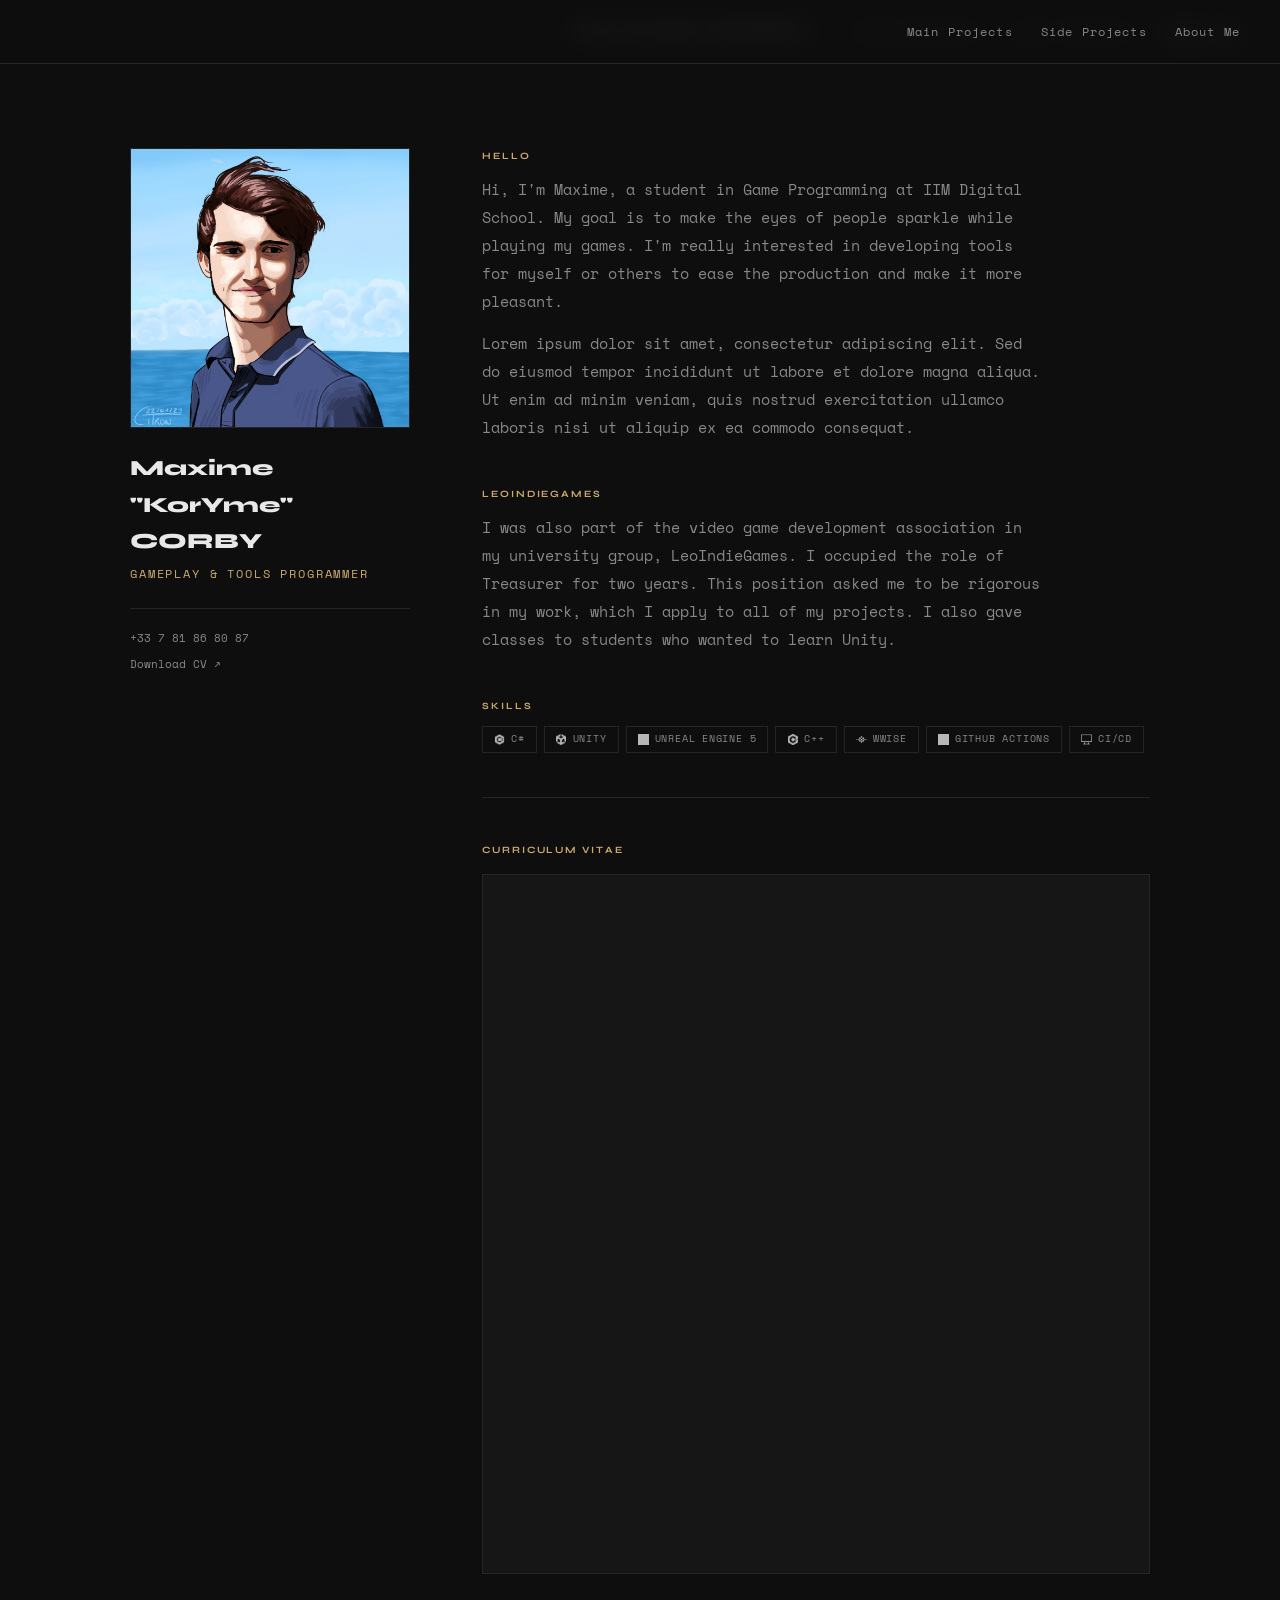
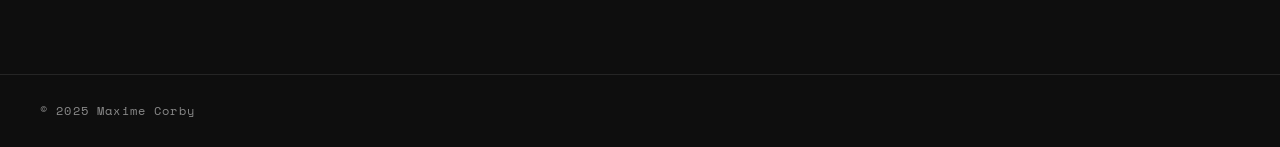
==== about.html @ c9ada6d7 "Site image fixed" ====
<!DOCTYPE html>
<html lang="en">
<head>
  <meta charset="UTF-8"/>
  <meta name="viewport" content="width=device-width, initial-scale=1.0"/>
  <title>Maxime CORBY — About Me</title>
  <link rel="icon" type="image/png" href="assets/about/photo.png">
  <link rel="stylesheet" href="style.css"/>
</head>
<body>

<nav>
  <a href="index.html" class="nav-logo">Maxime Corby</a>
  <ul class="nav-links">
    <li><a href="index.html">Main Projects</a></li>
    <li><a href="side-projects.html">Side Projects</a></li>
    <li><a href="about.html">About Me</a></li>
  </ul>
</nav>

<main class="page">
  <div class="about-layout" id="about-layout"></div>
</main>

<footer>
  <span>© 2025 Maxime Corby</span>
  <nav class="footer-links">
    <a href="index.html">Main Projects</a>
    <a href="side-projects.html">Side Projects</a>
    <a href="about.html">About Me</a>
  </nav>
</footer>
<div class="back-top">↑</div>

<script src="main.js"></script>
<script>
async function buildAbout() {
  const data = await fetch('projects.json').then(r => r.json());
  const a    = data.about;
  const layout = document.getElementById('about-layout');

  /* Portrait — toujours carré (aspect-ratio 1/1 dans CSS) */
  const portraitHTML = a.photo
    ? `<div class="portrait-wrap"><img src="${a.photo}" alt="${a.name}"></div>`
    : `<div class="portrait-ph">[ Photo ]</div>`;

  /* Canva embed — optionnel */
  let canvaHTML;
  if (a.canvaEmbedUrl && a.canvaEmbedUrl.trim() !== '') {
    canvaHTML = `
      <div class="canva-wrap reveal">
        <h3>Curriculum Vitae</h3>
        <div class="canva-frame">
          <iframe src="${a.canvaEmbedUrl}" allowfullscreen allow="fullscreen *;"></iframe>
        </div>
      </div>`;
  } else {
    /* Fallback : lien download CV si pas d'embed */
    canvaHTML = '';
  }

  /* Bio paragraphs */
  const bioHTML = (a.bio || []).map(p => `<p>${p}</p>`).join('');

  /* Skills */
  const skillsHTML = techBadgeHTML(a.skills, 'tech-tag');

  layout.innerHTML = `
    <!-- Left : portrait sticky -->
    <aside class="about-left reveal">
      ${portraitHTML}
      <p class="about-name">${a.name}</p>
      <p class="about-role">${a.role}</p>
      <div class="about-contacts">
        ${a.phone ? `<a href="tel:${a.phone.replace(/\s/g,'')}">${a.phone}</a>` : ''}
        ${a.cvUrl ? `<a href="${a.cvUrl}" target="_blank" rel="noopener">Download CV ↗</a>` : ''}
      </div>
    </aside>

    <!-- Right -->
    <div class="about-right reveal rd1">
      <h3>Hello</h3>
      ${bioHTML}

      <h3>LeoIndieGames</h3>
      <p>${a.associations}</p>

      <h3>Skills</h3>
      <div class="tech-tags">${skillsHTML}</div>

      ${canvaHTML}
    </div>`;

  revealAll(layout);
}
buildAbout();
</script>
</body>
</html>
---- style.css ----
/* ============================================================
   MAXIME CORBY — Portfolio V3
   DA : Space Mono + Syne, dark #0e0e0e, accent gold
   ============================================================ */

@import url('https://fonts.googleapis.com/css2?family=Space+Mono:ital,wght@0,400;0,700;1,400&family=Syne:wght@400;600;700;800&display=swap');

:root {
  --bg:       #0e0e0e;
  --surface:  #161616;
  --border:   #252525;
  --text:     #e8e8e8;
  --muted:    #888;
  --accent:   #c8a96e;
  --accent-d: #7a6540;
  --fs:       'Syne', sans-serif;
  --fm:       'Space Mono', monospace;
  --nav-h:    64px;
  --max-w:    1100px;
  --ease:     cubic-bezier(.25,.46,.45,.94);
}

*, *::before, *::after { box-sizing: border-box; margin: 0; padding: 0; }
html { scroll-behavior: smooth; }
body {
  background: var(--bg);
  color: var(--text);
  font-family: var(--fm);
  font-size: 15px;
  line-height: 1.7;
  -webkit-font-smoothing: antialiased;
  overflow-x: hidden;
}
img { display: block; max-width: 100%; }
a   { color: inherit; text-decoration: none; }

/* ── NAV ───────────────────────────────────────────── */
nav {
  position: fixed; top: 0; left: 0; right: 0;
  height: var(--nav-h);
  display: flex; align-items: center; justify-content: flex-end;
  gap: 48px; 
  padding: 0 40px;
  background: rgba(14,14,14,.9);
  backdrop-filter: blur(12px);
  border-bottom: 1px solid var(--border);
  z-index: 100;
}
.nav-logo {
  font-family: var(--fs); font-weight: 800; font-size: 1.05rem;
  letter-spacing: .06em; text-transform: uppercase;
  transition: color .2s;
}
.nav-logo:hover { color: var(--accent); }
.nav-links { display: flex; gap: 32px; list-style: none; }
.nav-links a {
  font-size: .82rem; letter-spacing: .1em; text-transform: uppercase;
  color: var(--muted); position: relative; transition: color .2s; font-weight: 700;
}
.nav-links a::after {
  content: ''; position: absolute; bottom: -3px; left: 0; right: 0;
  height: 1px; background: var(--accent);
  transform: scaleX(0); transition: transform .25s var(--ease);
}
.nav-links a:hover, .nav-links a.active { color: var(--text); }
.nav-links a:hover::after, .nav-links a.active::after { transform: scaleX(1); }

/* ── PAGE WRAPPER ──────────────────────────────────── */
.page {
  padding-top: calc(var(--nav-h) + 60px);
  padding-bottom: 100px;
  max-width: var(--max-w);
  margin: 0 auto;
  padding-left: 40px;
  padding-right: 40px;
}

/* ── HERO ──────────────────────────────────────────── */
.hero { padding: 72px 0 56px; border-bottom: 1px solid var(--border); margin-bottom: 56px; }
.hero-label {
  font-size: .65rem; letter-spacing: .22em; text-transform: uppercase;
  color: var(--accent); margin-bottom: 16px;
}
.hero h1 {
  font-family: var(--fs); font-size: clamp(2.6rem,5.5vw,4.2rem);
  font-weight: 800; letter-spacing: -.02em; line-height: 1.05; margin-bottom: 12px;
}
.hero-sub {
  font-size: .75rem; letter-spacing: .16em; text-transform: uppercase;
  color: var(--muted); margin-bottom: 36px;
}
.hero-cta { display: flex; gap: 12px; flex-wrap: wrap; }

/* ── BUTTONS ───────────────────────────────────────── */
.btn {
  display: inline-block; padding: 10px 24px;
  font-family: var(--fm); font-size: .7rem; letter-spacing: .12em; text-transform: uppercase;
  border: 1px solid var(--border); color: var(--muted);
  transition: border-color .2s, color .2s, background .2s;
}
.btn:hover { border-color: var(--accent); color: var(--accent); }
.btn.primary { background: var(--accent); border-color: var(--accent); color: #0e0e0e; }
.btn.primary:hover { background: transparent; color: var(--accent); }

/* ── SECTION TITLE ─────────────────────────────────── */
.section-title {
  font-family: var(--fs); font-size: .72rem; font-weight: 700;
  letter-spacing: .22em; text-transform: uppercase; color: var(--muted);
  margin-bottom: 28px;
  display: flex; align-items: center; gap: 14px;
}
.section-title::after { content: ''; flex: 1; height: 1px; background: var(--border); }

/* ── PROJECT GRID ──────────────────────────────────── */
.project-grid {
  display: grid; grid-template-columns: repeat(auto-fill, minmax(320px, 1fr));
  gap: 2px;
}
.project-grid.two-col   { grid-template-columns: repeat(2, 1fr); }
.project-grid.three-col { grid-template-columns: repeat(3, 1fr); }

/* ── CARD ──────────────────────────────────────────── */
.card {
  display: block; background: var(--surface);
  position: relative; overflow: hidden; cursor: pointer;
}

/* Thumbnail */
.card-thumb {
  position: relative; aspect-ratio: 4/3; overflow: hidden; background: #111;
}
.card-thumb .img-still,
.card-thumb .img-gif {
  position: absolute; inset: 0; width: 100%; height: 100%;
  object-fit: cover;
  transition: transform .6s var(--ease), opacity .3s;
}
.card-thumb .img-gif   { opacity: 0; }
.card-thumb .img-still { opacity: 1; }
.card:hover .card-thumb .img-gif   { opacity: 1; }
.card:hover .card-thumb .img-still { opacity: 0; }
.card:hover .card-thumb .img-still,
.card:hover .card-thumb .img-gif   { transform: scale(1.04); }

/* Dark overlay on hover */
.card-thumb::after {
  content: ''; position: absolute; inset: 0;
  background: rgba(14,14,14,.55); opacity: 0; transition: opacity .3s;
  z-index: 1;
}
.card:hover .card-thumb::after { opacity: 1; }

/* Overlay info — titre + meta visible au hover */
.card-overlay {
  position: absolute; inset: 0; z-index: 2;
  display: flex; flex-direction: column; justify-content: flex-end;
  padding: 20px;
  opacity: 0; transform: translateY(8px);
  transition: opacity .3s var(--ease), transform .3s var(--ease);
}
.card:hover .card-overlay { opacity: 1; transform: translateY(0); }
.card-overlay-title {
  font-family: var(--fs); font-size: 1.25rem; font-weight: 800;
  color: #fff; line-height: 1.15; margin-bottom: 4px;
  text-shadow: 0 1px 8px rgba(0,0,0,.8);
}
.card-overlay-meta {
  font-size: .75rem; letter-spacing: .08em; color: rgba(255,255,255,.7);
  text-shadow: 0 1px 6px rgba(0,0,0,.8);
}
.card-overlay-role {
  font-size: .72rem; letter-spacing: .06em; color: var(--accent);
  margin-top: 3px; text-shadow: 0 1px 6px rgba(0,0,0,.8);
}

/* Tech chips in overlay */
.card-overlay-techs {
  display: flex; flex-wrap: wrap; gap: 5px; margin-top: 8px;
}
.card-overlay-techs .chip {
  display: flex; align-items: center; gap: 4px;
  padding: 2px 8px; background: rgba(14,14,14,.75);
  border: 1px solid rgba(200,169,110,.4);
  font-size: .55rem; letter-spacing: .08em; color: var(--accent);
  backdrop-filter: blur(4px);
}
.chip svg { width: 10px; height: 10px; fill: currentColor; }

/* Placeholder */
.thumb-ph {
  position: absolute; inset: 0;
  display: flex; align-items: center; justify-content: center;
  font-size: .6rem; letter-spacing: .1em; color: var(--border);
}

/* Card body (always visible) */
.card-body { padding: 18px 20px 22px; border-top: 1px solid var(--border); }
.card-idx  { font-size: .65rem; letter-spacing: .16em; color: rgba(200,169,110,.3); margin-bottom: 7px; }
.card-title {
  font-family: var(--fs); font-size: 1.2rem; font-weight: 700;
  line-height: 1.2; margin-bottom: 7px; transition: color .2s;
}
.card:hover .card-title { color: var(--accent); }
.card-meta  { font-size: .75rem; letter-spacing: .06em; color: var(--muted); line-height: 1.6; margin-bottom: 4px; }
.card-role  { font-size: .72rem; letter-spacing: .05em; color: var(--accent-d); }

/* Tech badges in card body */
.card-tech-row {
  display: flex; flex-wrap: wrap; gap: 5px; margin-top: 10px;
}
.card-tech-row .tech-badge {
  display: flex; align-items: center; gap: 5px;
  padding: 3px 9px; border: 1px solid var(--border);
  font-size: .58rem; letter-spacing: .07em; color: var(--muted);
  transition: border-color .2s, color .2s;
}
.card-tech-row .tech-badge svg { width: 11px; height: 11px; fill: currentColor; flex-shrink: 0; }
.card:hover .card-tech-row .tech-badge { border-color: rgba(200,169,110,.3); color: var(--accent); }

/* ── PROJECT PAGE ──────────────────────────────────── */
.proj-header {
  padding-bottom: 52px; border-bottom: 1px solid var(--border); margin-bottom: 60px;
}
.proj-back {
  display: inline-flex; align-items: center; gap: 8px;
  font-size: .65rem; letter-spacing: .14em; text-transform: uppercase;
  color: var(--muted); margin-bottom: 36px; transition: color .2s, gap .2s;
}
.proj-back:hover { color: var(--accent); gap: 12px; }

.proj-meta-row { display: flex; align-items: center; gap: 12px; margin-bottom: 16px; }
.proj-year { font-size: .62rem; letter-spacing: .18em; text-transform: uppercase; color: var(--accent); }
.proj-badge {
  font-size: .58rem; letter-spacing: .14em; text-transform: uppercase;
  background: var(--accent); color: #0e0e0e; padding: 2px 10px;
}
.proj-header h1 {
  font-family: var(--fs); font-size: clamp(2.4rem,5.5vw,4rem);
  font-weight: 800; letter-spacing: -.02em; line-height: 1.0; margin-bottom: 14px;
}
.proj-tagline {
  font-size: 1.2rem;
  font-style: italic;
  color: var(--text);
  margin-top: 16px;
  margin-bottom: 24px;
}
.proj-specs {
  display: flex; gap: 28px; flex-wrap: wrap;
  font-size: .75rem; letter-spacing: .08em; color: var(--muted);
}
.proj-specs strong { color: var(--text); }

/* Context */
.proj-ctx {
  display: grid; grid-template-columns: 1fr 1fr;
  gap: 52px; padding-bottom: 60px;
  border-bottom: 1px solid var(--border); margin-bottom: 72px;
}
.proj-ctx h3 {
  font-family: var(--fs); font-size: .58rem; font-weight: 700;
  letter-spacing: .2em; text-transform: uppercase; color: var(--muted); margin-bottom: 12px;
}
.proj-ctx p { font-size: .9rem; color: var(--muted); line-height: 1.9; }
.tech-tags { display: flex; flex-wrap: wrap; gap: 7px; margin-top: 4px; }
.tech-tag {
  display: flex; align-items: center; gap: 6px;
  font-size: .62rem; letter-spacing: .08em; text-transform: uppercase;
  color: var(--muted); border: 1px solid var(--border); padding: 4px 11px;
  transition: border-color .2s, color .2s;
}
.tech-tag svg { width: 12px; height: 12px; fill: currentColor; flex-shrink: 0; }
.tech-tag:hover { border-color: var(--accent); color: var(--accent); }

/* Section */
.proj-section { margin-bottom: 72px; padding-bottom: 72px; border-bottom: 1px solid var(--border); }
.proj-section:last-of-type { border-bottom: none; }
.proj-section-inner {
  display: grid; grid-template-columns: 200px 1fr;
  gap: 56px; align-items: start;
}
.proj-section-label { position: sticky; top: calc(var(--nav-h) + 20px); }
.proj-section-label .s-num {
  font-size: .52rem; letter-spacing: .18em; color: rgba(200,169,110,.25);
  display: block; margin-bottom: 8px;
}
.proj-section-label h2 {
  font-family: var(--fs); font-size: 1.45rem; font-weight: 800; line-height: 1.15;
}
.proj-section-content p {
  font-size: .92rem; color: var(--muted); line-height: 1.95;
  margin-bottom: 28px; max-width: 640px;
}

/* Image layouts */
.proj-imgs { margin-top: 4px; }
.imgs-1 .proj-img { width: 100%; aspect-ratio: 16/9; object-fit: cover; background: var(--surface); display: block; }
.imgs-2 { display: grid; grid-template-columns: 1fr 1fr; gap: 2px; }
.imgs-2 .proj-img { width: 100%; aspect-ratio: 16/10; object-fit: cover; background: var(--surface); display: block; }
.imgs-3 { display: grid; grid-template-columns: 1fr 1fr; gap: 2px; }
.imgs-3 .proj-img:first-child { grid-column: 1/-1; width: 100%; aspect-ratio: 16/7; object-fit: cover; background: var(--surface); display: block; }
.imgs-3 .proj-img:not(:first-child) { width: 100%; aspect-ratio: 16/10; object-fit: cover; background: var(--surface); display: block; }
.img-ph {
  width: 100%; aspect-ratio: 16/9; background: var(--surface);
  border: 1px dashed var(--border);
  display: flex; align-items: center; justify-content: center;
  font-size: .6rem; letter-spacing: .1em; color: var(--border);
}

/* Video layouts */
video.proj-img { object-fit: cover; }

/* YouTube embed */
.yt-wrap {
  margin-bottom: 72px;
  padding-bottom: 72px;
  border-bottom: 1px solid var(--border);
}
.yt-wrap h3 {
  font-family: var(--fs); font-size: .62rem; font-weight: 700;
  letter-spacing: .2em; text-transform: uppercase; color: var(--muted); margin-bottom: 16px;
}
.yt-frame {
  position: relative; width: 100%; aspect-ratio: 16/9; background: #000;
  overflow: hidden;
}
.yt-frame iframe {
  position: absolute; inset: 0; width: 100%; height: 100%; border: 0;
}

/* Related */
.related { margin-top: 80px; padding-top: 36px; border-top: 1px solid var(--border); }

/* ── ABOUT PAGE ────────────────────────────────────── */
.about-layout {
  display: grid; grid-template-columns: 280px 1fr;
  gap: 72px; align-items: start; padding-top: 24px;
}
.about-left { position: sticky; top: calc(var(--nav-h) + 24px); }
.portrait-wrap {
  aspect-ratio: 1/1; overflow: hidden;
  background: var(--surface); border: 1px solid var(--border); margin-bottom: 22px;
}
.portrait-wrap img { width: 100%; height: 100%; object-fit: cover; }
.portrait-ph {
  width: 100%; aspect-ratio: 1/1;
  background: var(--surface); border: 1px solid var(--border);
  display: flex; align-items: center; justify-content: center;
  font-size: .62rem; letter-spacing: .1em; color: var(--border); margin-bottom: 22px;
}
.about-name { font-family: var(--fs); font-size: 1.35rem; font-weight: 800; margin-bottom: 4px; }
.about-role { font-size: .72rem; letter-spacing: .16em; text-transform: uppercase; color: var(--accent); }
.about-contacts { margin-top: 24px; padding-top: 20px; border-top: 1px solid var(--border); display: flex; flex-direction: column; gap: 8px; }
.about-contacts a { font-size: .68rem; color: var(--muted); transition: color .2s; }
.about-contacts a:hover { color: var(--accent); }

.about-right h3 {
  font-family: var(--fs); font-size: .6rem; font-weight: 700;
  letter-spacing: .2em; text-transform: uppercase; color: var(--accent);
  margin-bottom: 12px; margin-top: 44px;
}
.about-right h3:first-child { margin-top: 0; }
.about-right p { font-size: .92rem; color: var(--muted); line-height: 1.9; margin-bottom: 14px; max-width: 560px; }

/* Canva embed */
.canva-wrap {
  margin-top: 44px; padding-top: 44px; border-top: 1px solid var(--border);
}
.canva-wrap h3 {
  font-family: var(--fs); font-size: .6rem; font-weight: 700;
  letter-spacing: .2em; text-transform: uppercase; color: var(--accent);
  margin-bottom: 16px; margin-top: 0;
}
.canva-frame {
  position: relative; width: 100%; aspect-ratio: 3/4; max-height: 700px;
  background: var(--surface); border: 1px solid var(--border);
  overflow: hidden;
}
.canva-frame iframe {
  position: absolute; inset: 0; width: 100%; height: 100%; border: 0;
}
.canva-fallback {
  display: flex; flex-direction: column; align-items: center; justify-content: center;
  height: 100%; gap: 12px; color: var(--muted); font-size: .72rem; letter-spacing: .08em;
}
.canva-fallback a { color: var(--accent); border-bottom: 1px solid var(--accent); padding-bottom: 2px; transition: opacity .2s; }
.canva-fallback a:hover { opacity: .7; }

/* ── FOOTER ────────────────────────────────────────── */
footer {
  border-top: 1px solid var(--border); padding: 26px 40px;
  display: flex; justify-content: space-between; align-items: center;
  font-size: .72rem; letter-spacing: .1em; color: var(--muted);
}
.footer-links { display: flex; gap: 28px; }
.footer-links a { transition: color .2s; }
.footer-links a:hover { color: var(--accent); }

/* ── BACK TO TOP ───────────────────────────────────── */
.back-top {
  position: fixed; bottom: 28px; right: 28px;
  width: 40px; height: 40px; border: 1px solid var(--border);
  background: var(--bg); display: flex; align-items: center; justify-content: center;
  font-size: .72rem; color: var(--muted); cursor: pointer;
  opacity: 0; pointer-events: none;
  transition: opacity .3s, border-color .2s, color .2s; z-index: 90;
}
.back-top.show { opacity: 1; pointer-events: auto; }
.back-top:hover { border-color: var(--accent); color: var(--accent); }

/* ── REVEAL ────────────────────────────────────────── */
.reveal { opacity: 0; transform: translateY(22px); transition: opacity .6s var(--ease), transform .6s var(--ease); }
.reveal.visible { opacity: 1; transform: none; }
.rd1 { transition-delay: .08s; }
.rd2 { transition-delay: .16s; }
.rd3 { transition-delay: .24s; }

/* ── RESPONSIVE ────────────────────────────────────── */
@media (max-width: 900px) {
  .project-grid.two-col, .project-grid.three-col { grid-template-columns: repeat(2, 1fr); }
  .proj-section-inner { grid-template-columns: 1fr; gap: 20px; }
  .proj-section-label { position: static; }
  .proj-ctx { grid-template-columns: 1fr; gap: 32px; }
  .about-layout { grid-template-columns: 1fr; }
  .about-left { position: static; display: flex; flex-wrap: wrap; gap: 24px; align-items: flex-start; }
  .portrait-wrap, .portrait-ph { max-width: 200px; }
}
@media (max-width: 600px) {
  nav { padding: 0 20px; }
  .nav-links { gap: 18px; }
  .page { padding-left: 20px; padding-right: 20px; }
  .project-grid, .project-grid.two-col, .project-grid.three-col { grid-template-columns: 1fr; }
  footer { padding: 22px 20px; flex-direction: column; gap: 14px; text-align: center; }
  .imgs-2, .imgs-3 { grid-template-columns: 1fr; }
  .imgs-3 .proj-img:first-child { grid-column: auto; aspect-ratio: 16/10; }
}
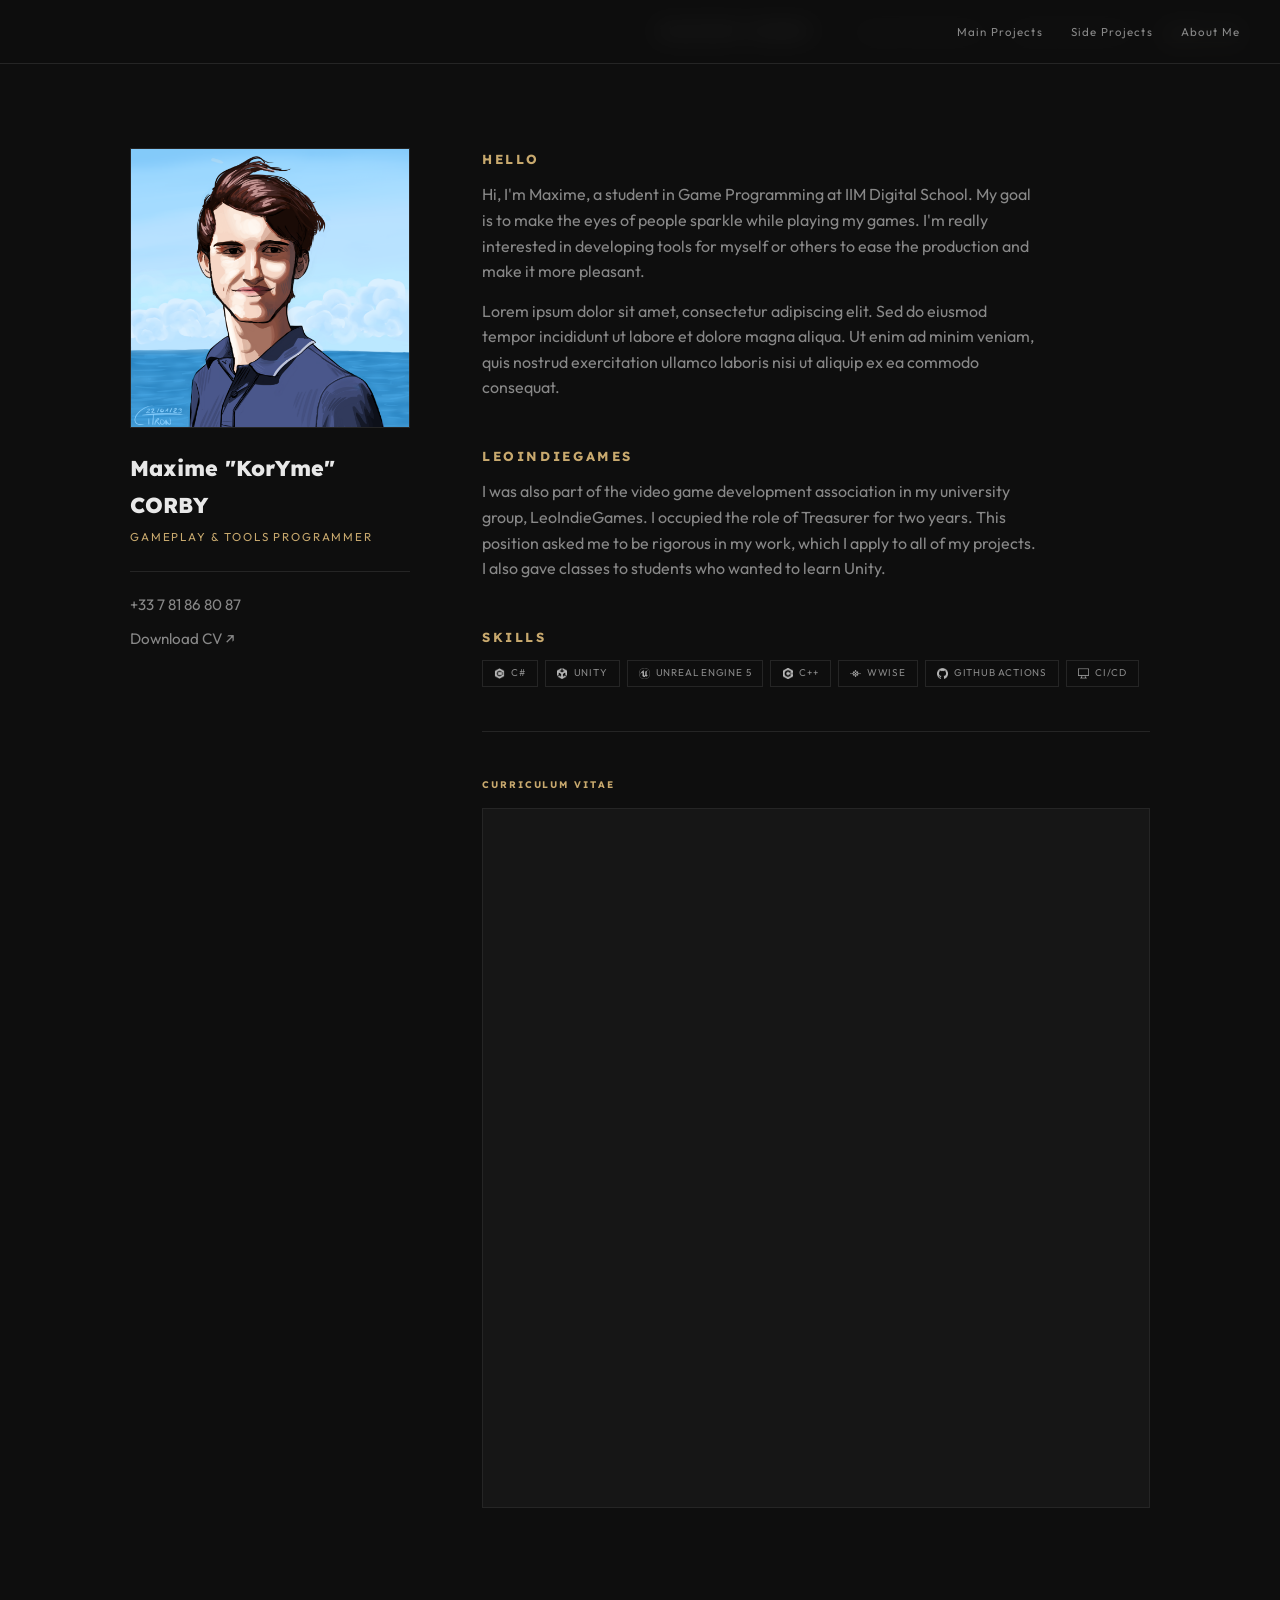
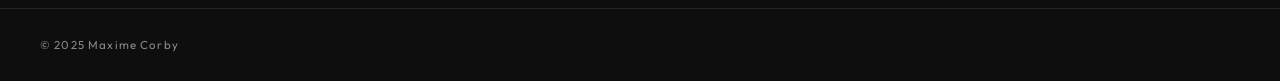
==== commit 5130f5c8: "Responsive issue" ====
--- a/about.html
+++ b/about.html
@@ -69,11 +69,13 @@
     <!-- Left : portrait sticky -->
     <aside class="about-left reveal">
       ${portraitHTML}
-      <p class="about-name">${a.name}</p>
-      <p class="about-role">${a.role}</p>
-      <div class="about-contacts">
-        ${a.phone ? `<a href="tel:${a.phone.replace(/\s/g,'')}">${a.phone}</a>` : ''}
-        ${a.cvUrl ? `<a href="${a.cvUrl}" target="_blank" rel="noopener">Download CV ↗</a>` : ''}
+      <div>
+        <p class="about-name">${a.name}</p>
+        <p class="about-role">${a.role}</p>
+        <div class="about-contacts">
+          ${a.phone ? `<a href="tel:${a.phone.replace(/\s/g,'')}">${a.phone}</a>` : ''}
+          ${a.cvUrl ? `<a href="${a.cvUrl}" target="_blank" rel="noopener">Download CV ↗</a>` : ''}
+        </div>
       </div>
     </aside>
 
--- a/style.css
+++ b/style.css
@@ -3,7 +3,7 @@
    DA : Space Mono + Syne, dark #0e0e0e, accent gold
    ============================================================ */
 
-@import url('https://fonts.googleapis.com/css2?family=Space+Mono:ital,wght@0,400;0,700;1,400&family=Syne:wght@400;600;700;800&display=swap');
+@import url('https://fonts.googleapis.com/css2?family=Lexend:wght@400;600;700;800&family=Outfit:wght@400;600;700;800&display=swap');
 
 :root {
   --bg:       #0e0e0e;
@@ -13,8 +13,8 @@
   --muted:    #888;
   --accent:   #c8a96e;
   --accent-d: #7a6540;
-  --fs:       'Syne', sans-serif;
-  --fm:       'Space Mono', monospace;
+  --fs:       'Lexend', sans-serif;
+  --fm:       'Outfit', sans-serif;
   --nav-h:    64px;
   --max-w:    1100px;
   --ease:     cubic-bezier(.25,.46,.45,.94);
@@ -78,7 +78,7 @@
 /* ── HERO ──────────────────────────────────────────── */
 .hero { padding: 72px 0 56px; border-bottom: 1px solid var(--border); margin-bottom: 56px; }
 .hero-label {
-  font-size: .65rem; letter-spacing: .22em; text-transform: uppercase;
+  font-size: 1rem; letter-spacing: .22em; text-transform: uppercase;
   color: var(--accent); margin-bottom: 16px;
 }
 .hero h1 {
@@ -86,7 +86,7 @@
   font-weight: 800; letter-spacing: -.02em; line-height: 1.05; margin-bottom: 12px;
 }
 .hero-sub {
-  font-size: .75rem; letter-spacing: .16em; text-transform: uppercase;
+  font-size: 1.1rem; letter-spacing: .16em; text-transform: uppercase;
   color: var(--muted); margin-bottom: 36px;
 }
 .hero-cta { display: flex; gap: 12px; flex-wrap: wrap; }
@@ -104,7 +104,7 @@
 
 /* ── SECTION TITLE ─────────────────────────────────── */
 .section-title {
-  font-family: var(--fs); font-size: .72rem; font-weight: 700;
+  font-family: var(--fs); font-size: .85rem; font-weight: 700;
   letter-spacing: .22em; text-transform: uppercase; color: var(--muted);
   margin-bottom: 28px;
   display: flex; align-items: center; gap: 14px;
@@ -197,12 +197,12 @@
 .card-body { padding: 18px 20px 22px; border-top: 1px solid var(--border); }
 .card-idx  { font-size: .65rem; letter-spacing: .16em; color: rgba(200,169,110,.3); margin-bottom: 7px; }
 .card-title {
-  font-family: var(--fs); font-size: 1.2rem; font-weight: 700;
+  font-family: var(--fs); font-size: 1.35rem; font-weight: 700;
   line-height: 1.2; margin-bottom: 7px; transition: color .2s;
 }
 .card:hover .card-title { color: var(--accent); }
-.card-meta  { font-size: .75rem; letter-spacing: .06em; color: var(--muted); line-height: 1.6; margin-bottom: 4px; }
-.card-role  { font-size: .72rem; letter-spacing: .05em; color: var(--accent-d); }
+.card-meta  { font-size: .95rem; letter-spacing: .06em; color: var(--muted); line-height: 1.6; margin-bottom: 4px; }
+.card-role  { font-size: .9rem; letter-spacing: .05em; color: var(--accent-d); }
 
 /* Tech badges in card body */
 .card-tech-row {
@@ -223,13 +223,13 @@
 }
 .proj-back {
   display: inline-flex; align-items: center; gap: 8px;
-  font-size: .65rem; letter-spacing: .14em; text-transform: uppercase;
+  font-size: .85rem; letter-spacing: .14em; text-transform: uppercase;
   color: var(--muted); margin-bottom: 36px; transition: color .2s, gap .2s;
 }
 .proj-back:hover { color: var(--accent); gap: 12px; }
 
 .proj-meta-row { display: flex; align-items: center; gap: 12px; margin-bottom: 16px; }
-.proj-year { font-size: .62rem; letter-spacing: .18em; text-transform: uppercase; color: var(--accent); }
+.proj-year { font-size: .85rem; letter-spacing: .18em; text-transform: uppercase; color: var(--accent); }
 .proj-badge {
   font-size: .58rem; letter-spacing: .14em; text-transform: uppercase;
   background: var(--accent); color: #0e0e0e; padding: 2px 10px;
@@ -247,7 +247,7 @@
 }
 .proj-specs {
   display: flex; gap: 28px; flex-wrap: wrap;
-  font-size: .75rem; letter-spacing: .08em; color: var(--muted);
+  font-size: .9rem; letter-spacing: .08em; color: var(--muted);
 }
 .proj-specs strong { color: var(--text); }
 
@@ -288,7 +288,7 @@
   font-family: var(--fs); font-size: 1.45rem; font-weight: 800; line-height: 1.15;
 }
 .proj-section-content p {
-  font-size: .92rem; color: var(--muted); line-height: 1.95;
+  font-size: 1rem; color: var(--muted); line-height: 1.65;
   margin-bottom: 28px; max-width: 640px;
 }
 
@@ -351,16 +351,16 @@
 .about-name { font-family: var(--fs); font-size: 1.35rem; font-weight: 800; margin-bottom: 4px; }
 .about-role { font-size: .72rem; letter-spacing: .16em; text-transform: uppercase; color: var(--accent); }
 .about-contacts { margin-top: 24px; padding-top: 20px; border-top: 1px solid var(--border); display: flex; flex-direction: column; gap: 8px; }
-.about-contacts a { font-size: .68rem; color: var(--muted); transition: color .2s; }
+.about-contacts a { font-size: .95rem; color: var(--muted); transition: color .2s; }
 .about-contacts a:hover { color: var(--accent); }
 
 .about-right h3 {
-  font-family: var(--fs); font-size: .6rem; font-weight: 700;
+  font-family: var(--fs); font-size: .82rem; font-weight: 700;
   letter-spacing: .2em; text-transform: uppercase; color: var(--accent);
   margin-bottom: 12px; margin-top: 44px;
 }
 .about-right h3:first-child { margin-top: 0; }
-.about-right p { font-size: .92rem; color: var(--muted); line-height: 1.9; margin-bottom: 14px; max-width: 560px; }
+.about-right p { font-size: 1rem; color: var(--muted); line-height: 1.6; margin-bottom: 14px; max-width: 560px; }
 
 /* Canva embed */
 .canva-wrap {
@@ -422,7 +422,7 @@
   .proj-section-label { position: static; }
   .proj-ctx { grid-template-columns: 1fr; gap: 32px; }
   .about-layout { grid-template-columns: 1fr; }
-  .about-left { position: static; display: flex; flex-wrap: wrap; gap: 24px; align-items: flex-start; }
+  .about-left { position: static; display: grid; grid-template-columns: 200px 1fr; gap: 24px; align-items: start; }
   .portrait-wrap, .portrait-ph { max-width: 200px; }
 }
 @media (max-width: 600px) {
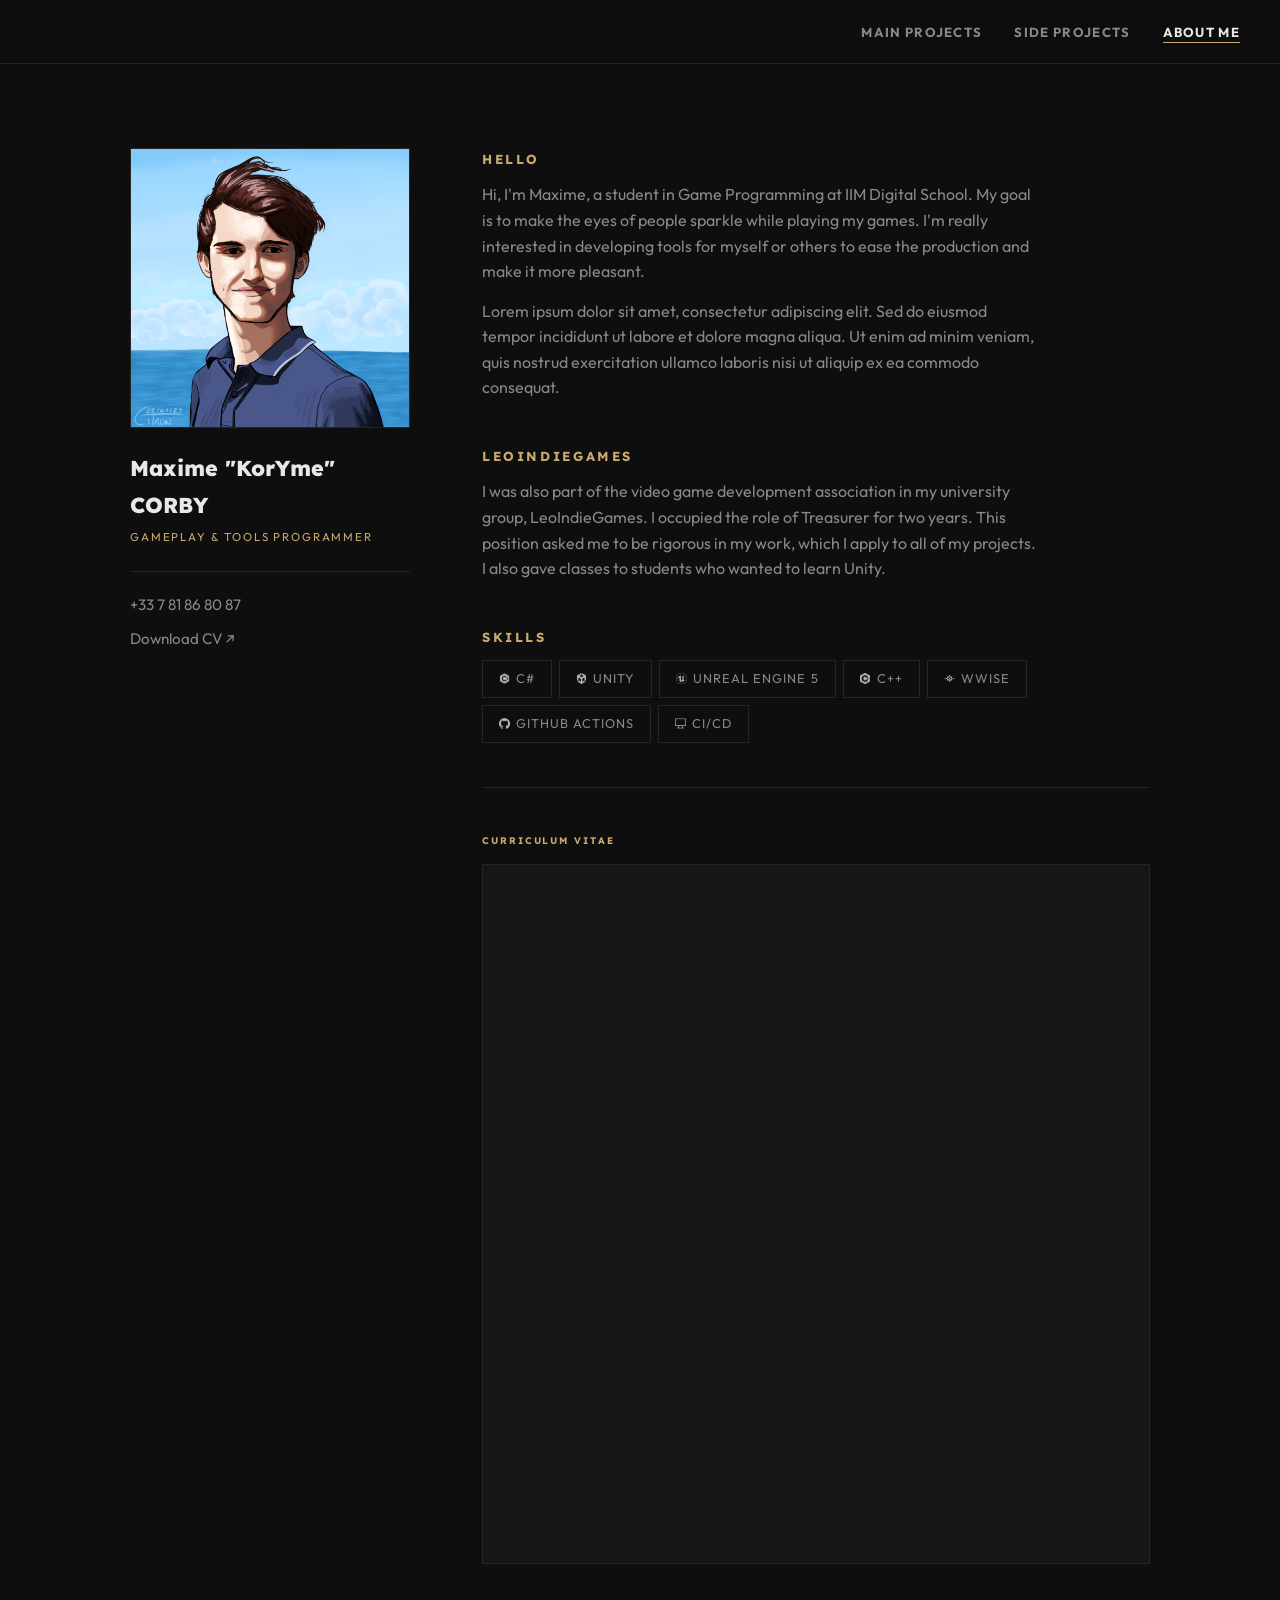
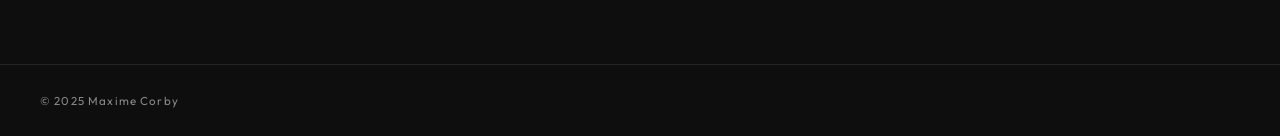
==== commit dc17cae5: "Removing duplicate footer over navigation" ====
--- a/about.html
+++ b/about.html
@@ -10,7 +10,6 @@
 <body>
 
 <nav>
-  <a href="index.html" class="nav-logo">Maxime Corby</a>
   <ul class="nav-links">
     <li><a href="index.html">Main Projects</a></li>
     <li><a href="side-projects.html">Side Projects</a></li>
@@ -24,11 +23,6 @@
 
 <footer>
   <span>© 2025 Maxime Corby</span>
-  <nav class="footer-links">
-    <a href="index.html">Main Projects</a>
-    <a href="side-projects.html">Side Projects</a>
-    <a href="about.html">About Me</a>
-  </nav>
 </footer>
 <div class="back-top">↑</div>
 
--- a/style.css
+++ b/style.css
@@ -102,6 +102,16 @@
 .btn.primary { background: var(--accent); border-color: var(--accent); color: #0e0e0e; }
 .btn.primary:hover { background: transparent; color: var(--accent); }
 
+.btn-link {
+  background: var(--accent);
+  border-color: var(--accent);
+  color: #0e0e0e;
+}
+.btn-link:hover {
+  background: transparent;
+  color: var(--accent);
+}
+
 /* ── SECTION TITLE ─────────────────────────────────── */
 .section-title {
   font-family: var(--fs); font-size: .85rem; font-weight: 700;
@@ -210,11 +220,11 @@
 }
 .card-tech-row .tech-badge {
   display: flex; align-items: center; gap: 5px;
-  padding: 3px 9px; border: 1px solid var(--border);
-  font-size: .58rem; letter-spacing: .07em; color: var(--muted);
+  padding: 5px 12px; border: 1px solid var(--border);
+  font-size: .75rem; letter-spacing: .07em; color: var(--muted);
   transition: border-color .2s, color .2s;
 }
-.card-tech-row .tech-badge svg { width: 11px; height: 11px; fill: currentColor; flex-shrink: 0; }
+.card-tech-row .tech-badge svg { width: 14px; height: 14px; fill: currentColor; flex-shrink: 0; }
 .card:hover .card-tech-row .tech-badge { border-color: rgba(200,169,110,.3); color: var(--accent); }
 
 /* ── PROJECT PAGE ──────────────────────────────────── */
@@ -265,11 +275,11 @@
 .tech-tags { display: flex; flex-wrap: wrap; gap: 7px; margin-top: 4px; }
 .tech-tag {
   display: flex; align-items: center; gap: 6px;
-  font-size: .62rem; letter-spacing: .08em; text-transform: uppercase;
-  color: var(--muted); border: 1px solid var(--border); padding: 4px 11px;
+  font-size: .8rem; letter-spacing: .08em; text-transform: uppercase;
+  color: var(--muted); border: 1px solid var(--border); padding: 7px 16px;
   transition: border-color .2s, color .2s;
 }
-.tech-tag svg { width: 12px; height: 12px; fill: currentColor; flex-shrink: 0; }
+.tech-tag svg { width: 16px; height: 16px; fill: currentColor; flex-shrink: 0; }
 .tech-tag:hover { border-color: var(--accent); color: var(--accent); }
 
 /* Section */
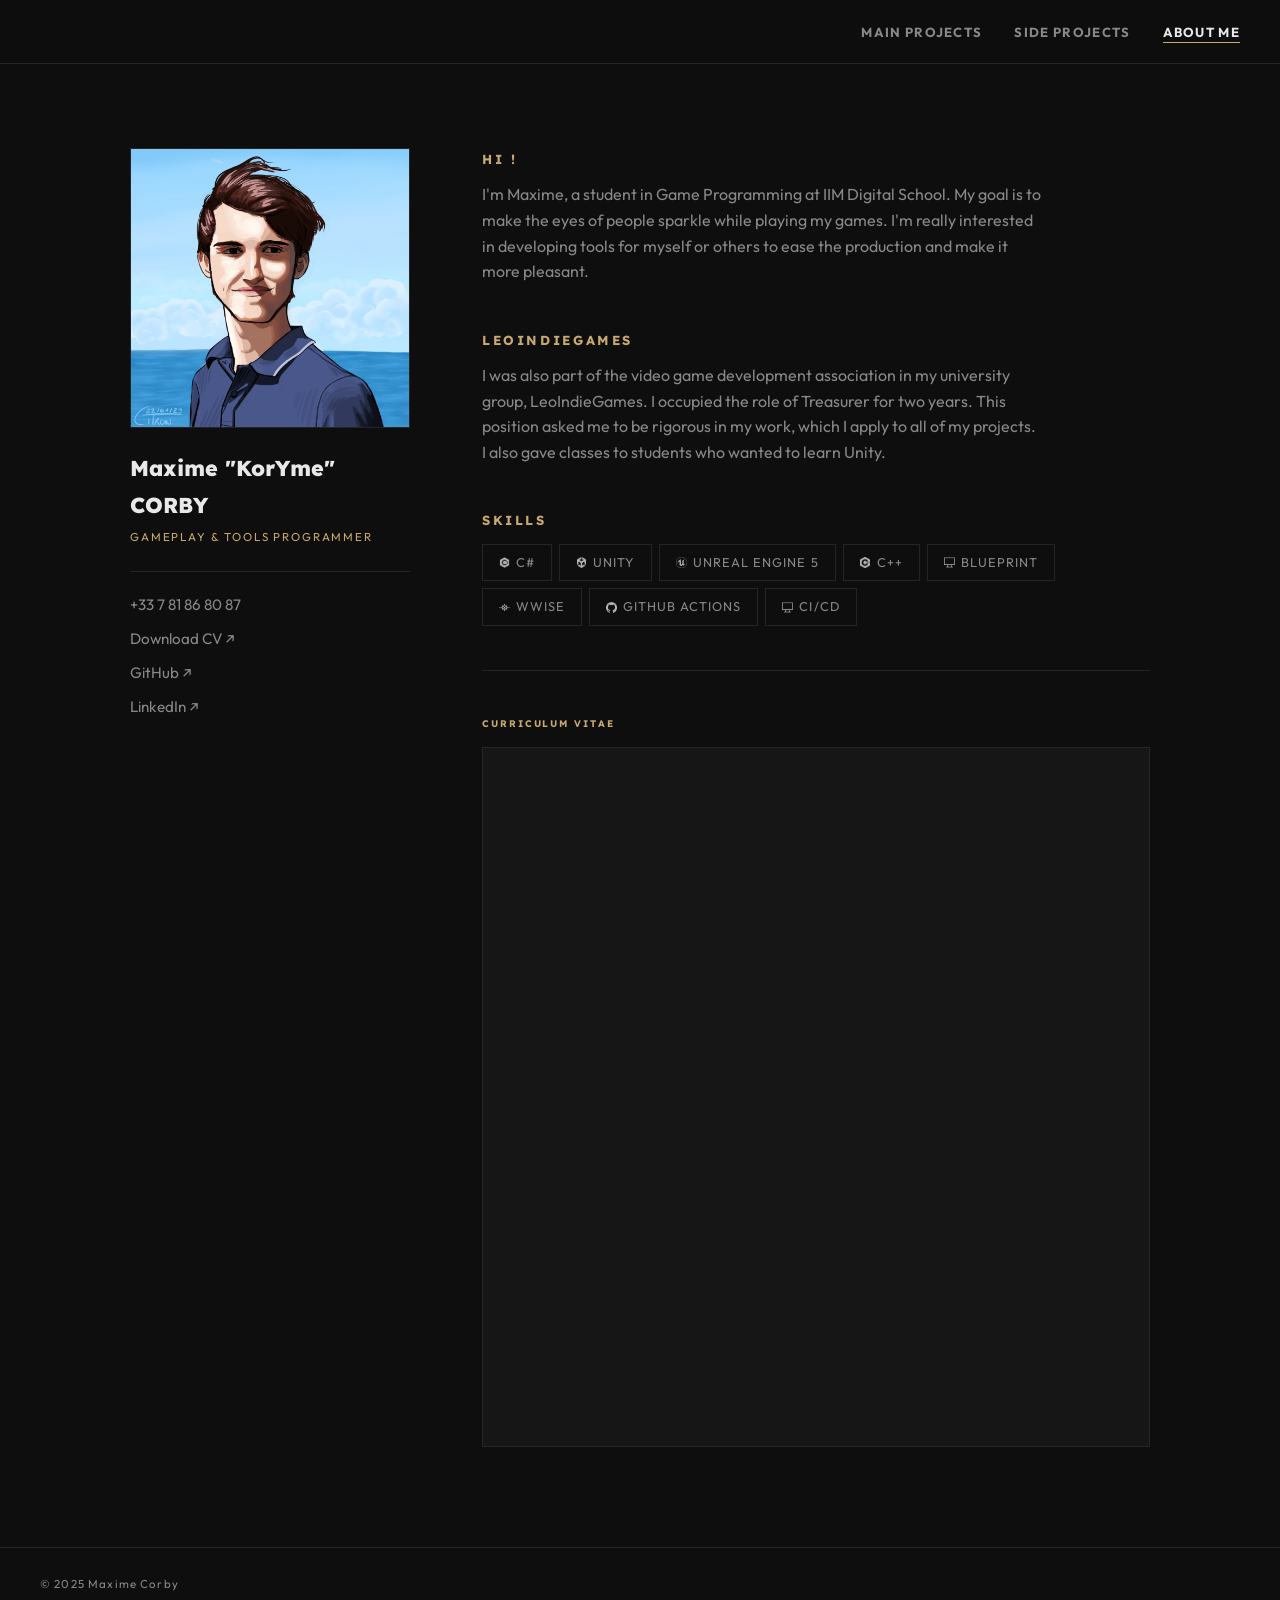
==== commit 8e6f2d9b: "Making my About page generic" ====
--- a/about.html
+++ b/about.html
@@ -28,67 +28,55 @@
 
 <script src="main.js"></script>
 <script>
-async function buildAbout() {
-  const data = await fetch('projects.json').then(r => r.json());
-  const a    = data.about;
-  const layout = document.getElementById('about-layout');
+  async function buildAbout() {
+    const data = await fetch('projects.json').then(r => r.json());
+    const a    = data.about;
+    const layout = document.getElementById('about-layout');
 
-  /* Portrait — toujours carré (aspect-ratio 1/1 dans CSS) */
-  const portraitHTML = a.photo
-    ? `<div class="portrait-wrap"><img src="${a.photo}" alt="${a.name}"></div>`
-    : `<div class="portrait-ph">[ Photo ]</div>`;
+    const portraitHTML = a.photo
+            ? `<div class="portrait-wrap"><img src="${a.photo}" alt="${a.name}"></div>`
+            : `<div class="portrait-ph">[ Photo ]</div>`;
 
-  /* Canva embed — optionnel */
-  let canvaHTML;
-  if (a.canvaEmbedUrl && a.canvaEmbedUrl.trim() !== '') {
-    canvaHTML = `
+    const contactsHTML = (a.contacts || []).map(c =>
+            `<a href="${c.url}" target="_blank" rel="noopener">${c.label}${c.arrow ? ' ↗' : ''}</a>`
+    ).join('');
+
+    const sectionsHTML = (a.sections || []).map(s =>
+            `<h3>${s.title}</h3><p>${s.text}</p>`
+    ).join('');
+
+    const skillsHTML = techBadgeHTML(a.skills, 'tech-tag');
+
+    let canvaHTML = '';
+    if (a.canvaEmbedUrl && a.canvaEmbedUrl.trim() !== '') {
+      canvaHTML = `
       <div class="canva-wrap reveal">
         <h3>Curriculum Vitae</h3>
         <div class="canva-frame">
           <iframe src="${a.canvaEmbedUrl}" allowfullscreen allow="fullscreen *;"></iframe>
         </div>
       </div>`;
-  } else {
-    /* Fallback : lien download CV si pas d'embed */
-    canvaHTML = '';
-  }
+    }
 
-  /* Bio paragraphs */
-  const bioHTML = (a.bio || []).map(p => `<p>${p}</p>`).join('');
-
-  /* Skills */
-  const skillsHTML = techBadgeHTML(a.skills, 'tech-tag');
-
-  layout.innerHTML = `
-    <!-- Left : portrait sticky -->
+    layout.innerHTML = `
     <aside class="about-left reveal">
       ${portraitHTML}
       <div>
         <p class="about-name">${a.name}</p>
         <p class="about-role">${a.role}</p>
-        <div class="about-contacts">
-          ${a.phone ? `<a href="tel:${a.phone.replace(/\s/g,'')}">${a.phone}</a>` : ''}
-          ${a.cvUrl ? `<a href="${a.cvUrl}" target="_blank" rel="noopener">Download CV ↗</a>` : ''}
-        </div>
+        <div class="about-contacts">${contactsHTML}</div>
       </div>
     </aside>
 
-    <!-- Right -->
     <div class="about-right reveal rd1">
-      <h3>Hello</h3>
-      ${bioHTML}
-
-      <h3>LeoIndieGames</h3>
-      <p>${a.associations}</p>
-
+      ${sectionsHTML}
       <h3>Skills</h3>
       <div class="tech-tags">${skillsHTML}</div>
-
       ${canvaHTML}
     </div>`;
 
-  revealAll(layout);
-}
+    revealAll(layout);
+  }
 buildAbout();
 </script>
 </body>
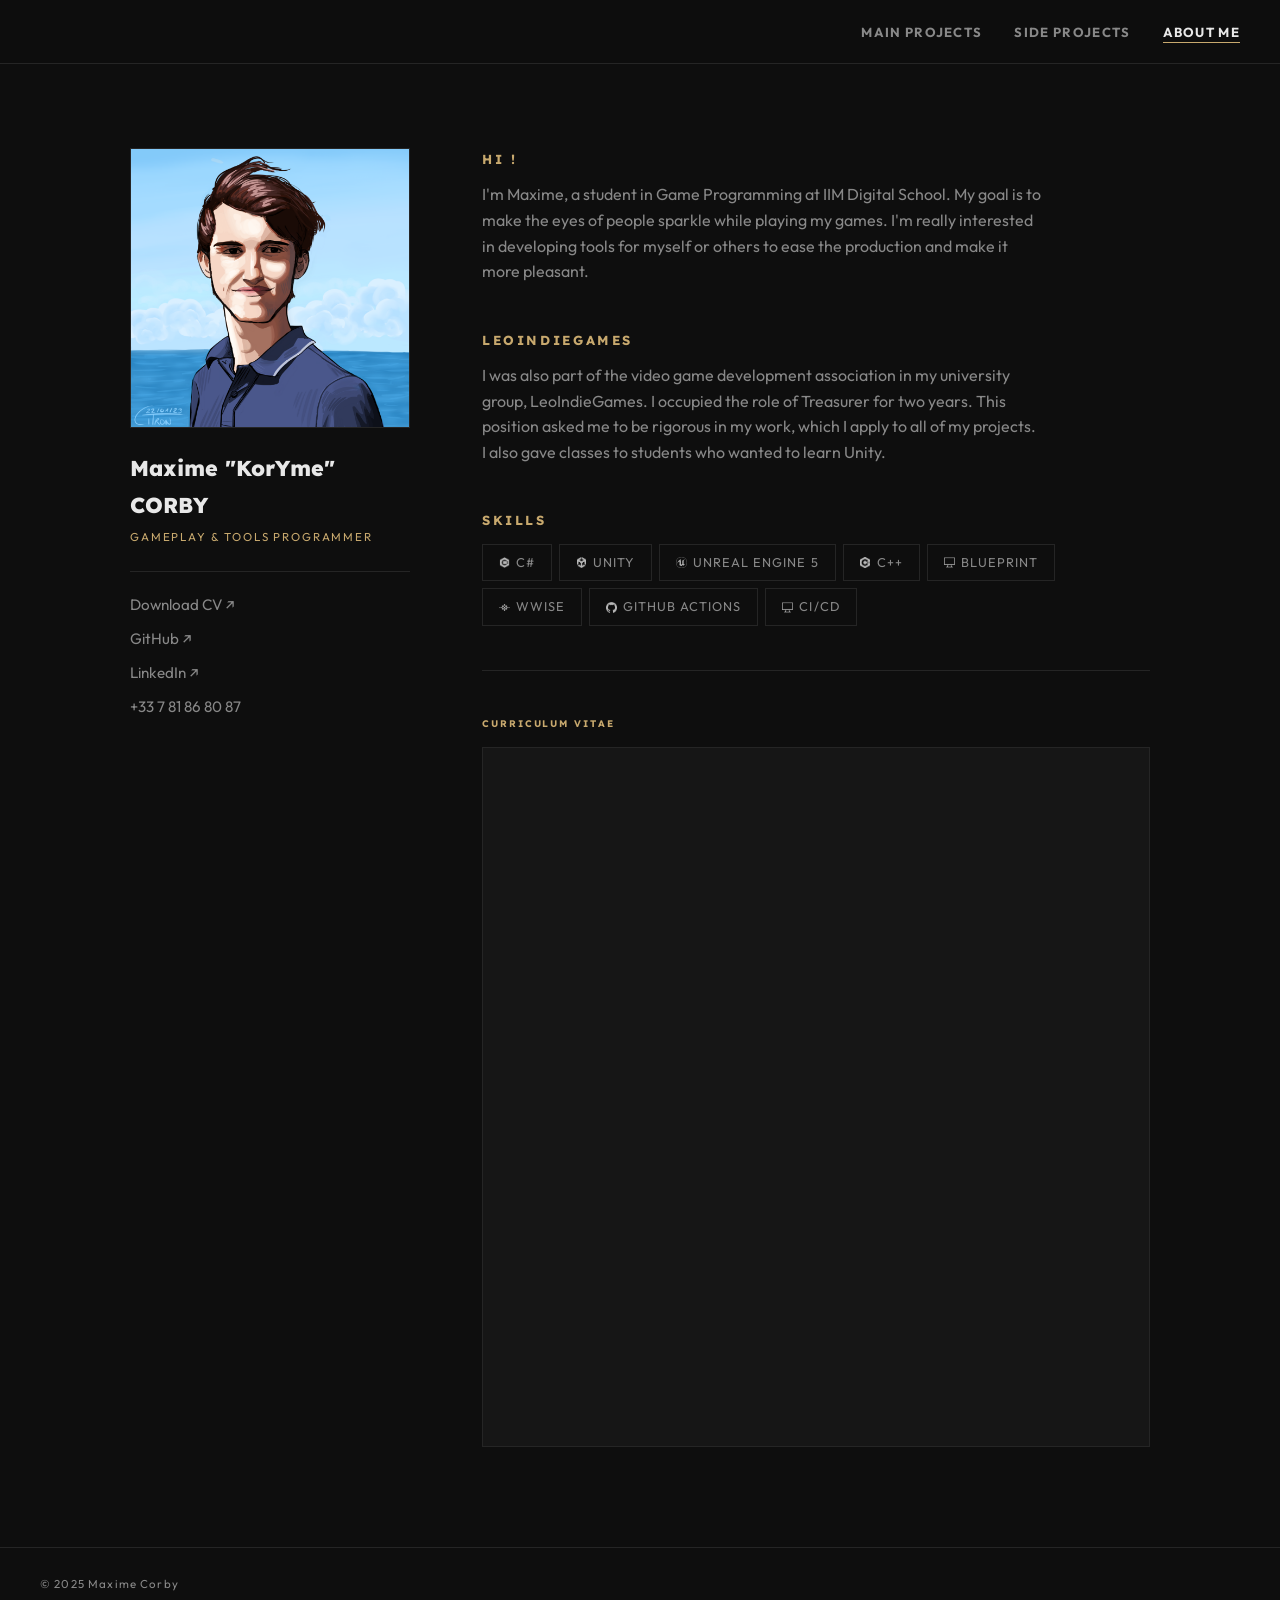
==== commit 610d99bd: "Markdown formatting for texts" ====
--- a/about.html
+++ b/about.html
@@ -42,7 +42,7 @@
     ).join('');
 
     const sectionsHTML = (a.sections || []).map(s =>
-            `<h3>${s.title}</h3><p>${s.text}</p>`
+            `<h3>${s.title}</h3><p>${parseMarkdown(s.text)}</p>`
     ).join('');
 
     const skillsHTML = techBadgeHTML(a.skills, 'tech-tag');
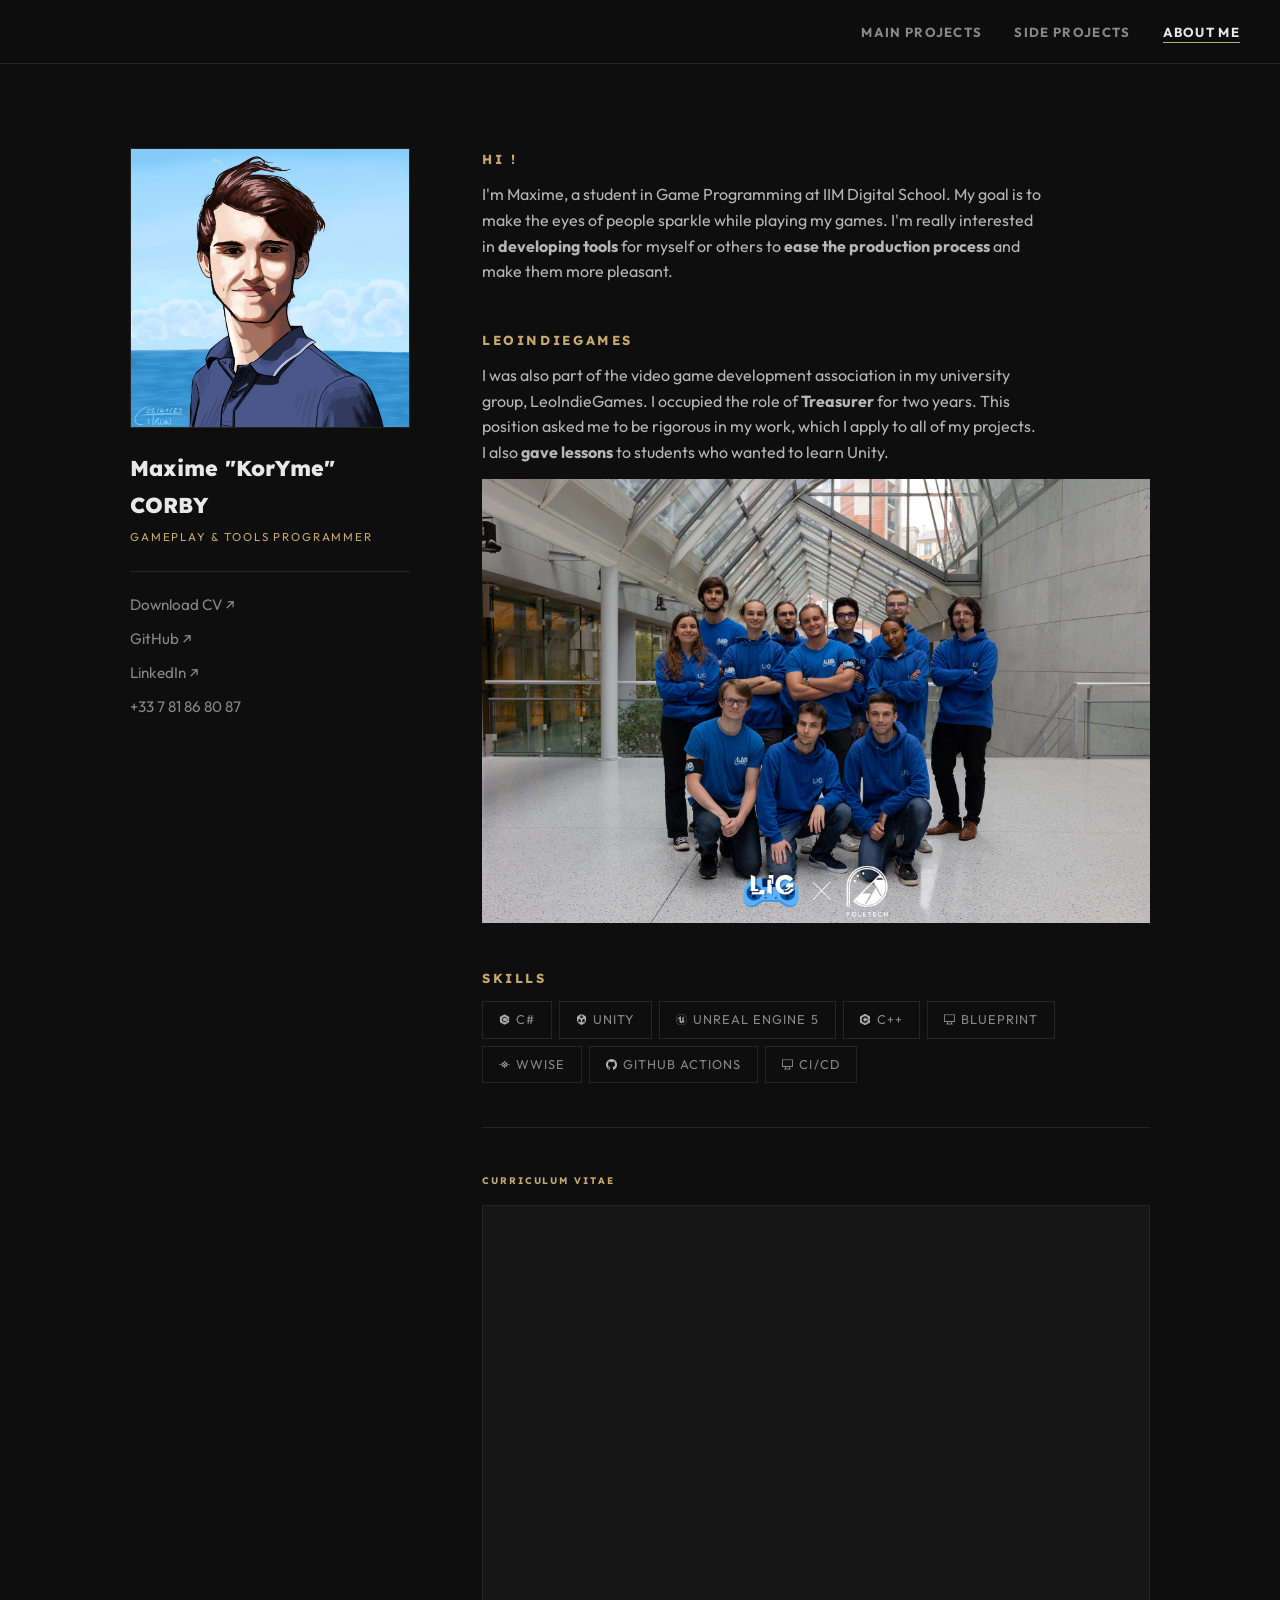
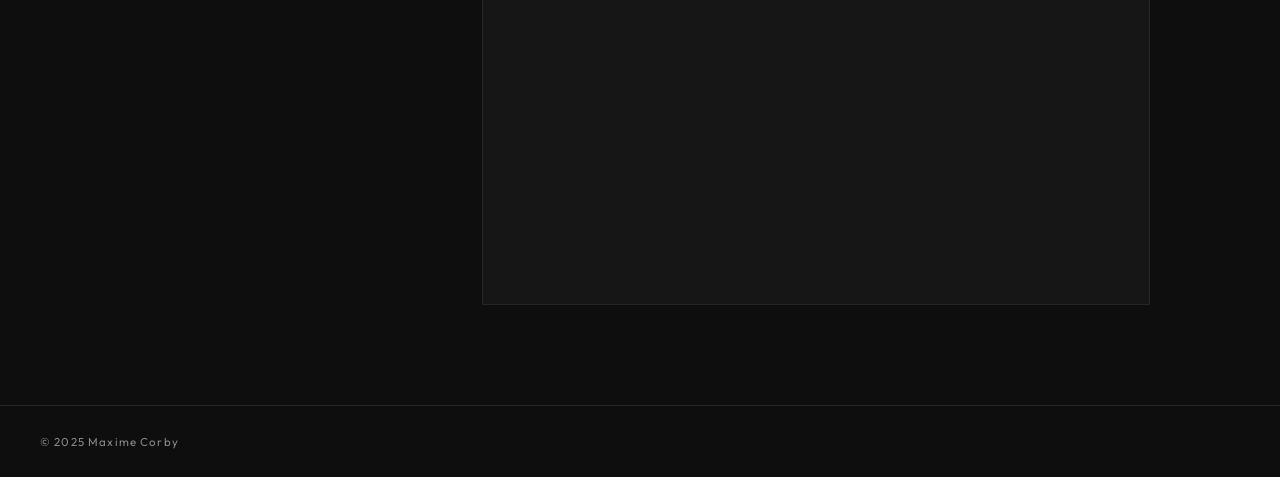
==== commit 7be568ac: "Adding images in about page" ====
--- a/about.html
+++ b/about.html
@@ -42,7 +42,7 @@
     ).join('');
 
     const sectionsHTML = (a.sections || []).map(s =>
-            `<h3>${s.title}</h3><p>${parseMarkdown(s.text)}</p>`
+            `<h3>${s.title}</h3><p>${parseMarkdown(s.text)}</p>${renderImgs(s.images)}`
     ).join('');
 
     const skillsHTML = techBadgeHTML(a.skills, 'tech-tag');
--- a/style.css
+++ b/style.css
@@ -10,6 +10,7 @@
   --surface:  #161616;
   --border:   #252525;
   --text:     #e8e8e8;
+  --mi-muted: #b6b6b6;
   --muted:    #888;
   --accent:   #c8a96e;
   --accent-d: #7a6540;
@@ -298,7 +299,7 @@
   font-family: var(--fs); font-size: 1.45rem; font-weight: 800; line-height: 1.15;
 }
 .proj-section-content p {
-  font-size: 1rem; color: var(--muted); line-height: 1.65;
+  font-size: 1rem; color: var(--mi-muted); line-height: 1.65;
   margin-bottom: 28px; max-width: 640px;
 }
 
@@ -370,7 +371,7 @@
   margin-bottom: 12px; margin-top: 44px;
 }
 .about-right h3:first-child { margin-top: 0; }
-.about-right p { font-size: 1rem; color: var(--muted); line-height: 1.6; margin-bottom: 14px; max-width: 560px; }
+.about-right p { font-size: 1rem; color: var(--mi-muted); line-height: 1.6; margin-bottom: 14px; max-width: 560px; }
 
 /* Canva embed */
 .canva-wrap {
@@ -435,6 +436,11 @@
   .about-left { position: static; display: grid; grid-template-columns: 200px 1fr; gap: 24px; align-items: start; }
   .portrait-wrap, .portrait-ph { max-width: 200px; }
 }
+@media (max-width: 850px) {
+  .related .project-grid {
+    grid-template-columns: 1fr !important;
+  }
+}
 @media (max-width: 600px) {
   nav { padding: 0 20px; }
   .nav-links { gap: 18px; }
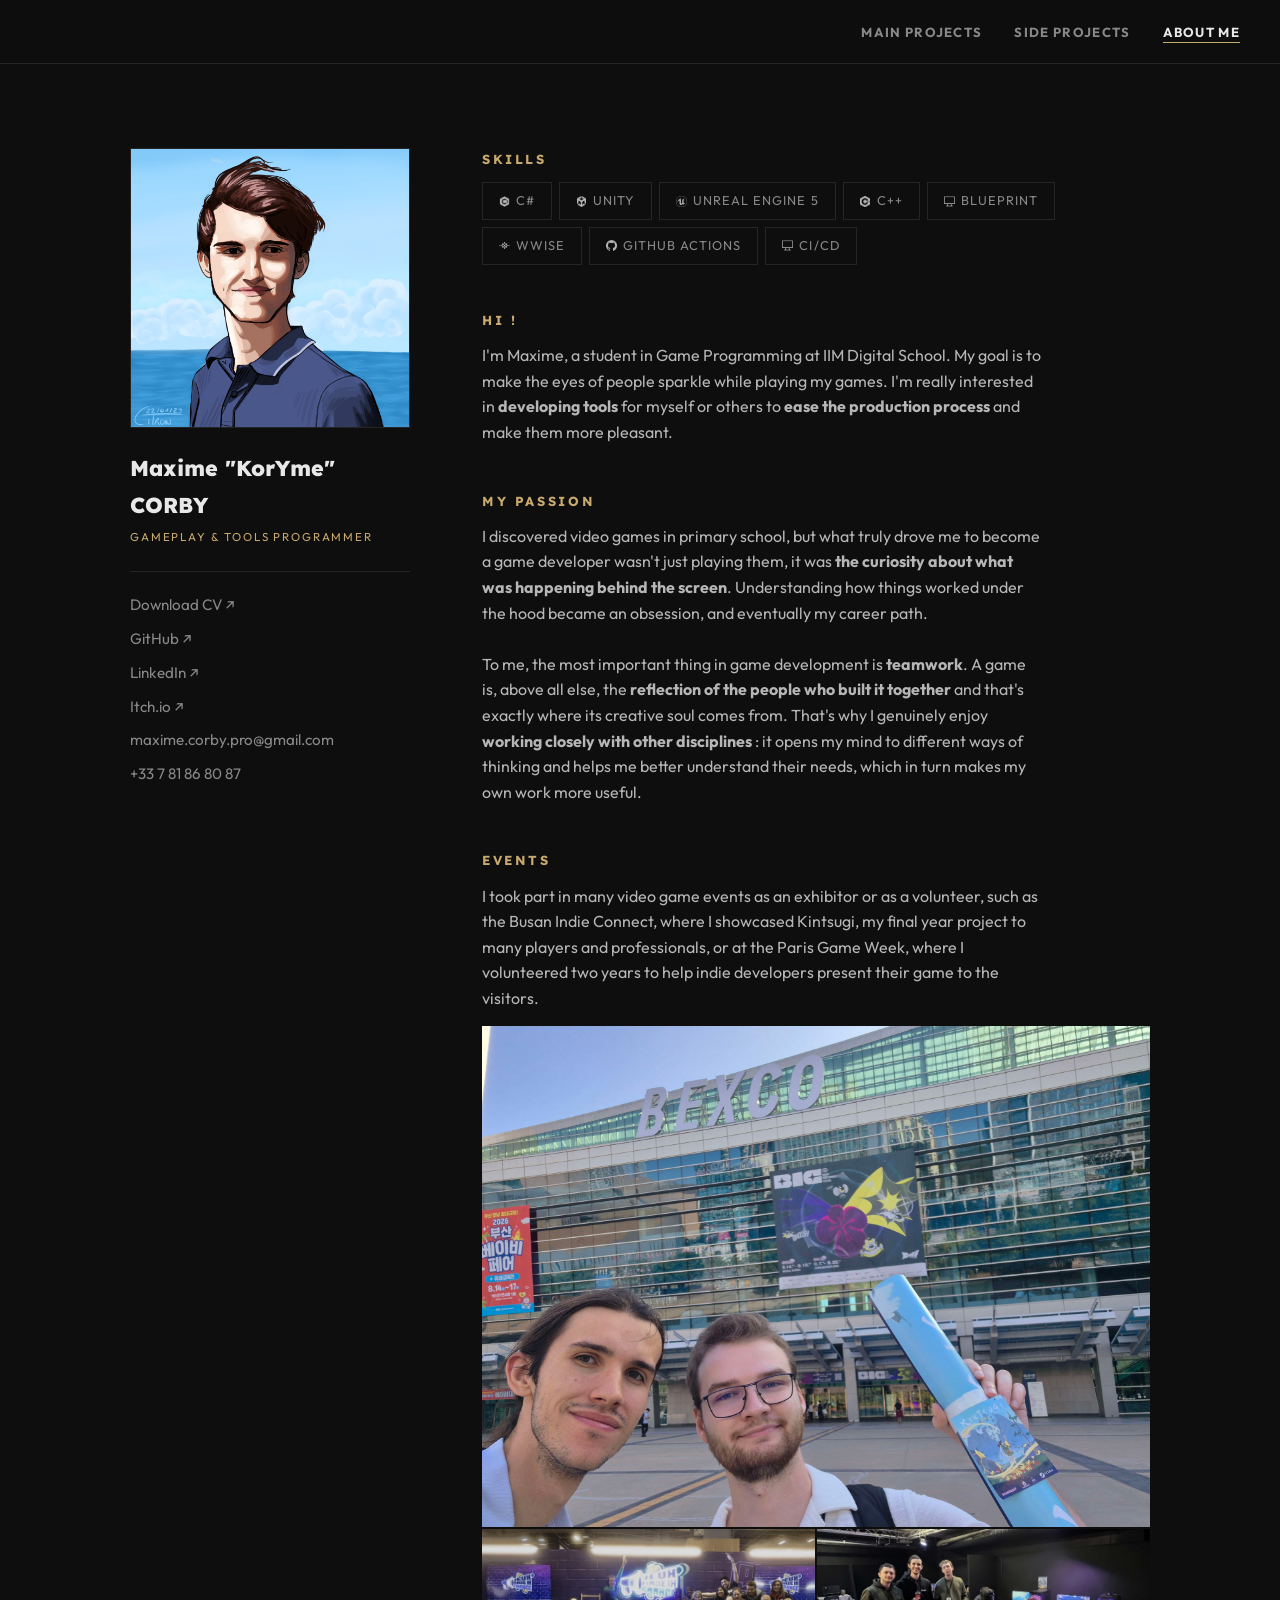
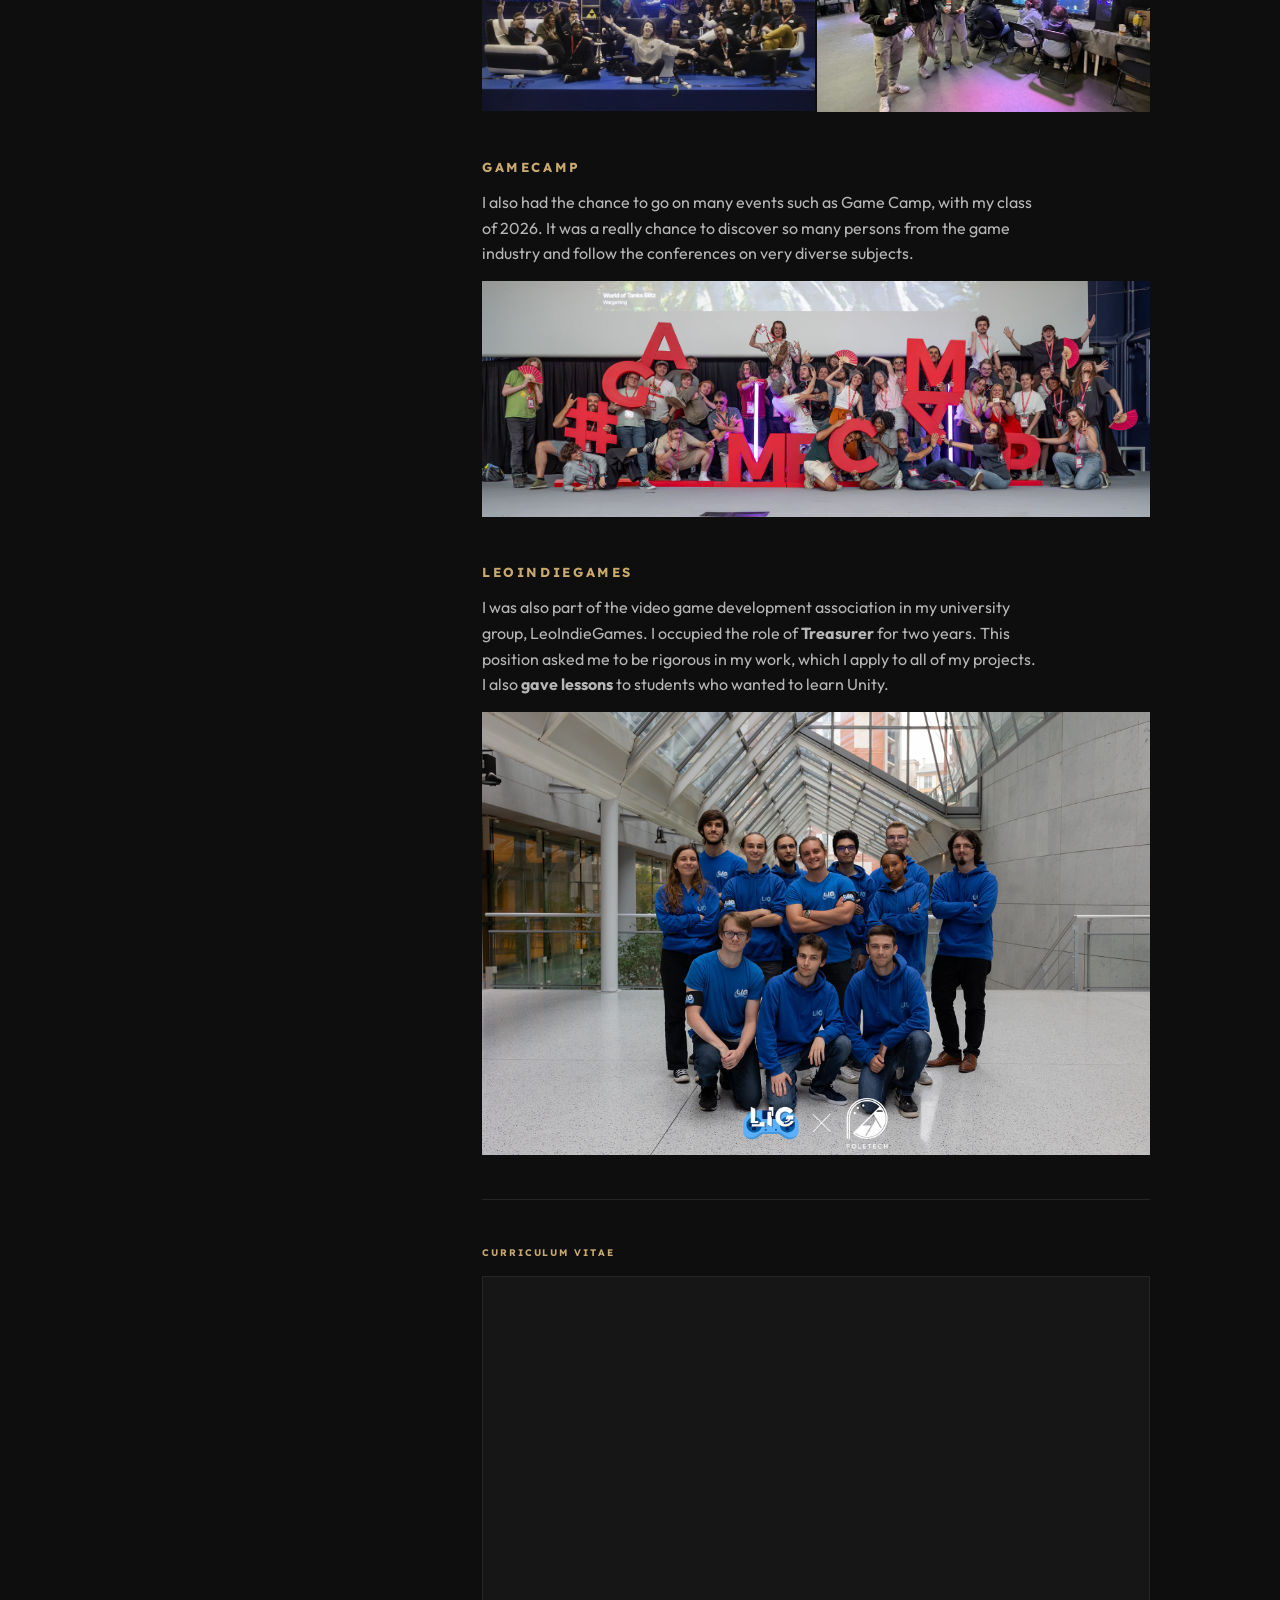
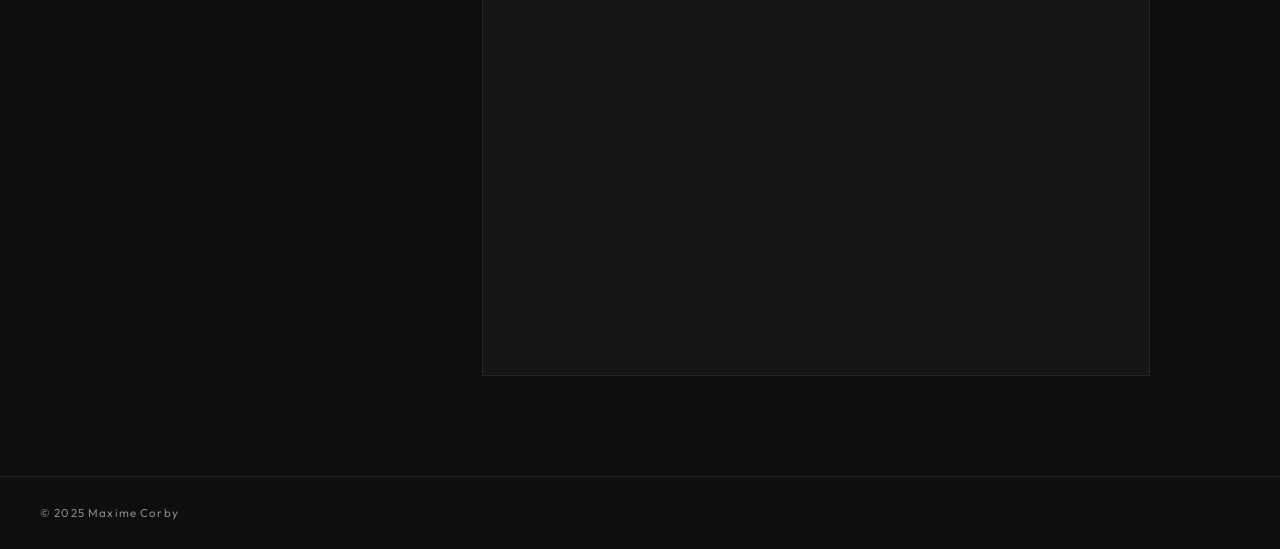
==== commit 2292a579: "Adding more about informations" ====
--- a/about.html
+++ b/about.html
@@ -69,9 +69,9 @@
     </aside>
 
     <div class="about-right reveal rd1">
-      ${sectionsHTML}
       <h3>Skills</h3>
       <div class="tech-tags">${skillsHTML}</div>
+      ${sectionsHTML}
       ${canvaHTML}
     </div>`;
 
--- a/style.css
+++ b/style.css
@@ -151,12 +151,12 @@
 .card:hover .card-thumb .img-gif   { opacity: 1; }
 .card:hover .card-thumb .img-still { opacity: 0; }
 .card:hover .card-thumb .img-still,
-.card:hover .card-thumb .img-gif   { transform: scale(1.04); }
+.card:hover .card-thumb .img-gif   { transform: scale(1.02); }
 
 /* Dark overlay on hover */
 .card-thumb::after {
   content: ''; position: absolute; inset: 0;
-  background: rgba(14,14,14,.55); opacity: 0; transition: opacity .3s;
+  background: rgba(14,14,14,.0); opacity: 0; transition: opacity .3s;
   z-index: 1;
 }
 .card:hover .card-thumb::after { opacity: 1; }
@@ -228,6 +228,20 @@
 .card-tech-row .tech-badge svg { width: 14px; height: 14px; fill: currentColor; flex-shrink: 0; }
 .card:hover .card-tech-row .tech-badge { border-color: rgba(200,169,110,.3); color: var(--accent); }
 
+.company-badge {
+  display: inline-flex;
+  align-items: center;
+  gap: 8px;
+  font-size: .72rem;
+  font-weight: 600;
+  letter-spacing: .12em;
+  text-transform: uppercase;
+  color: var(--accent);
+  border: 1px solid var(--accent-d);
+  padding: 4px 14px;
+  margin-bottom: 16px;
+}
+
 /* ── PROJECT PAGE ──────────────────────────────────── */
 .proj-header {
   padding-bottom: 52px; border-bottom: 1px solid var(--border); margin-bottom: 60px;
@@ -269,8 +283,13 @@
   border-bottom: 1px solid var(--border); margin-bottom: 72px;
 }
 .proj-ctx h3 {
-  font-family: var(--fs); font-size: .58rem; font-weight: 700;
-  letter-spacing: .2em; text-transform: uppercase; color: var(--muted); margin-bottom: 12px;
+  font-family: var(--fs);
+  font-size: .75rem;
+  font-weight: 700;
+  letter-spacing: .2em;
+  text-transform: uppercase;
+  color: var(--text);
+  margin-bottom: 12px;
 }
 .proj-ctx p { font-size: .9rem; color: var(--muted); line-height: 1.9; }
 .tech-tags { display: flex; flex-wrap: wrap; gap: 7px; margin-top: 4px; }
@@ -285,7 +304,7 @@
 
 /* Section */
 .proj-section { margin-bottom: 72px; padding-bottom: 72px; border-bottom: 1px solid var(--border); }
-.proj-section:last-of-type { border-bottom: none; }
+.proj-section.last-section { border-bottom: none; margin-bottom: 0; padding-bottom: 0; }
 .proj-section-inner {
   display: grid; grid-template-columns: 200px 1fr;
   gap: 56px; align-items: start;
@@ -327,9 +346,15 @@
   padding-bottom: 72px;
   border-bottom: 1px solid var(--border);
 }
+
 .yt-wrap h3 {
-  font-family: var(--fs); font-size: .62rem; font-weight: 700;
-  letter-spacing: .2em; text-transform: uppercase; color: var(--muted); margin-bottom: 16px;
+  font-family: var(--fs);
+  font-size: .75rem;
+  font-weight: 700;
+  letter-spacing: .2em;
+  text-transform: uppercase;
+  color: var(--text);
+  margin-bottom: 16px;
 }
 .yt-frame {
   position: relative; width: 100%; aspect-ratio: 16/9; background: #000;
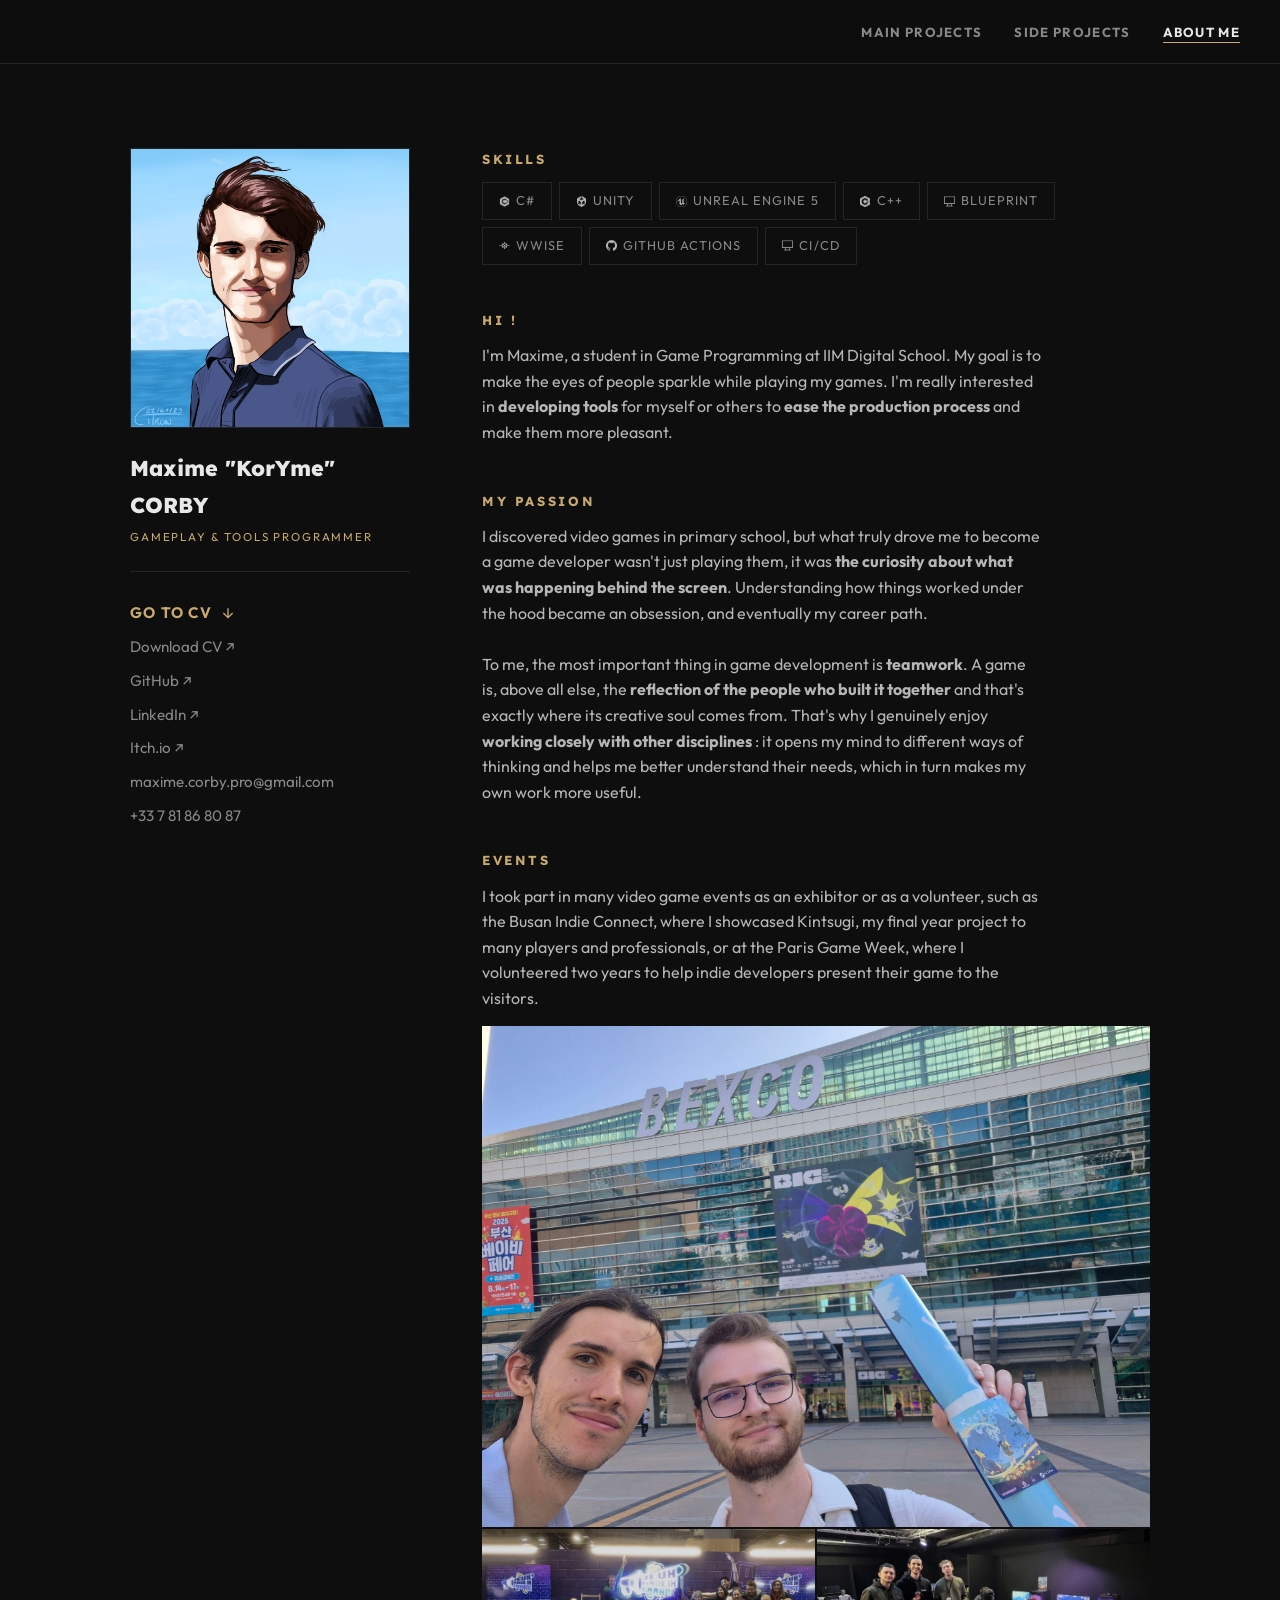
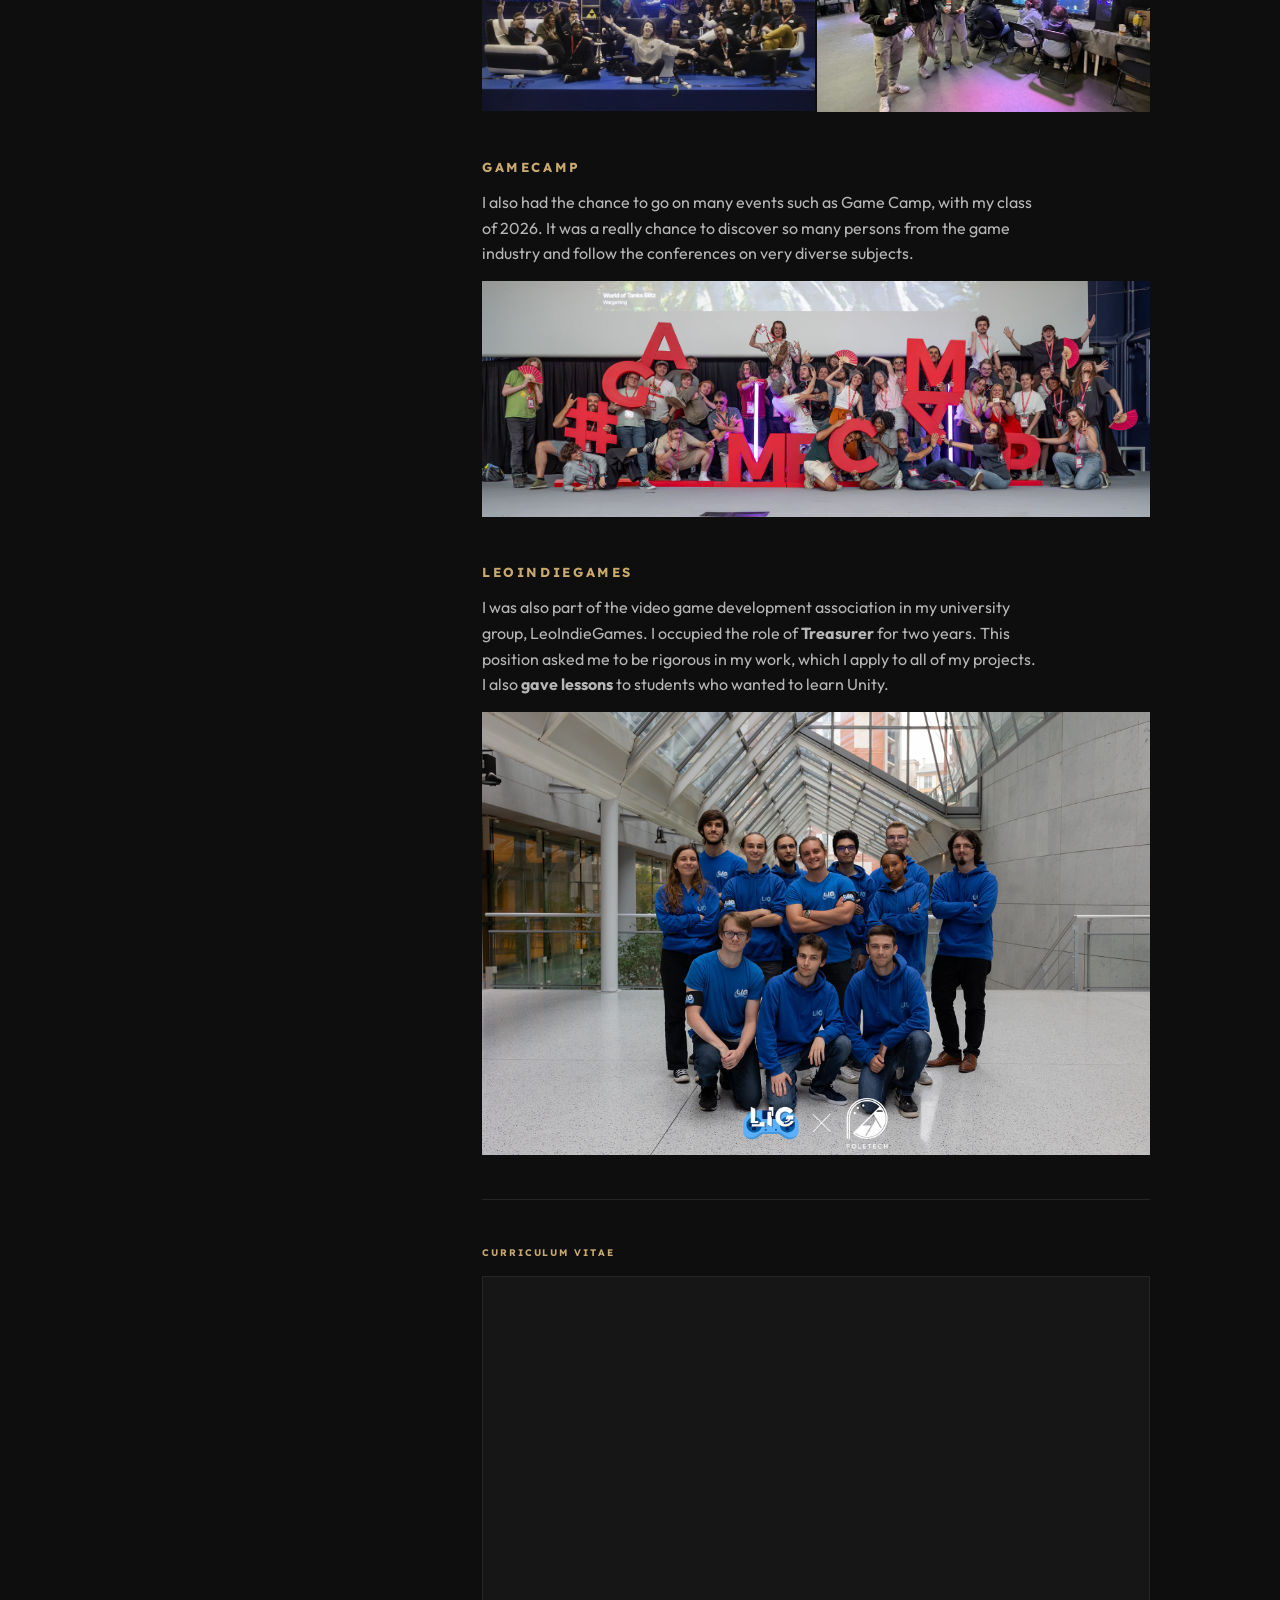
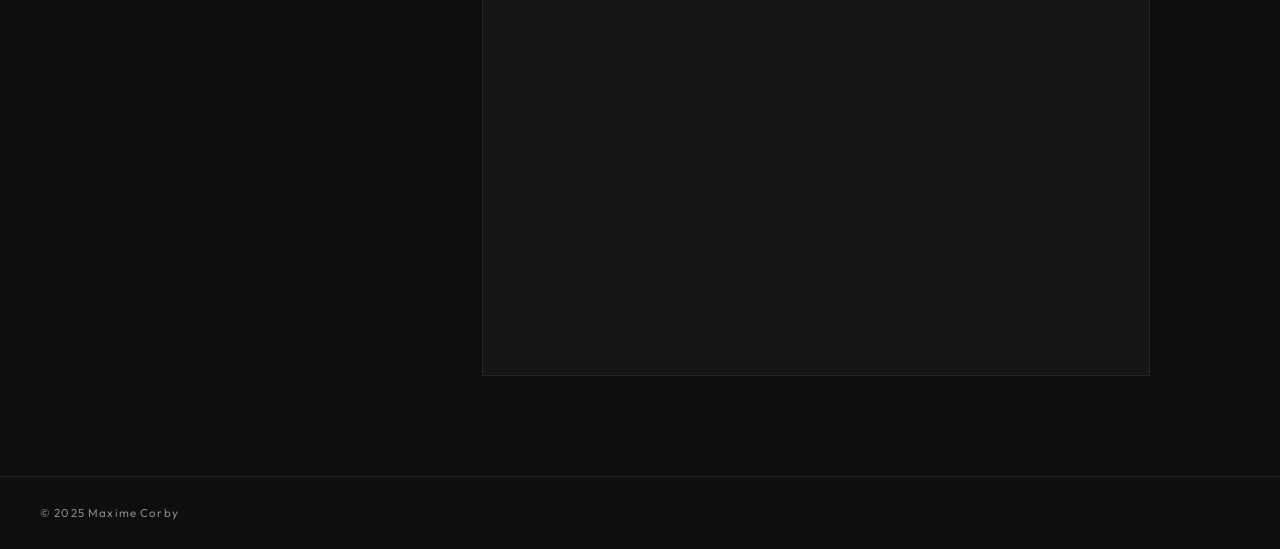
==== commit 86aba85f: "Go to CV button" ====
--- a/about.html
+++ b/about.html
@@ -50,7 +50,7 @@
     let canvaHTML = '';
     if (a.canvaEmbedUrl && a.canvaEmbedUrl.trim() !== '') {
       canvaHTML = `
-      <div class="canva-wrap reveal">
+      <div class="canva-wrap reveal" id="cv">
         <h3>Curriculum Vitae</h3>
         <div class="canva-frame">
           <iframe src="${a.canvaEmbedUrl}" allowfullscreen allow="fullscreen *;"></iframe>
@@ -58,13 +58,18 @@
       </div>`;
     }
 
+    const goCvHTML = (a.canvaEmbedUrl && a.canvaEmbedUrl.trim() !== '') ? `
+      <a href="#cv" class="go-cv">Go to CV
+        <svg viewBox="0 0 24 24"><path d="M12 5v14M5 12l7 7 7-7"/></svg>
+      </a>` : '';
+    
     layout.innerHTML = `
     <aside class="about-left reveal">
       ${portraitHTML}
       <div>
         <p class="about-name">${a.name}</p>
         <p class="about-role">${a.role}</p>
-        <div class="about-contacts">${contactsHTML}</div>
+        <div class="about-contacts">${goCvHTML}${contactsHTML}</div>
       </div>
     </aside>
 
--- a/style.css
+++ b/style.css
@@ -422,6 +422,20 @@
 .canva-fallback a { color: var(--accent); border-bottom: 1px solid var(--accent); padding-bottom: 2px; transition: opacity .2s; }
 .canva-fallback a:hover { opacity: .7; }
 
+/* GO TO CV */
+.about-contacts .go-cv {
+  display: inline-flex; align-items: center; gap: 8px;
+  margin-top: 8px; color: var(--accent);
+  font-weight: 700; letter-spacing: .08em; text-transform: uppercase;
+}
+.go-cv svg {
+  width: 16px; height: 16px; fill: none;
+  stroke: currentColor; stroke-width: 2;
+  animation: bounce-down 1.6s ease-in-out infinite;
+}
+@keyframes bounce-down { 0%, 100% { transform: translateY(0); } 50% { transform: translateY(4px); } }
+.canva-wrap { scroll-margin-top: calc(var(--nav-h) + 20px); }
+
 /* ── FOOTER ────────────────────────────────────────── */
 footer {
   border-top: 1px solid var(--border); padding: 26px 40px;
